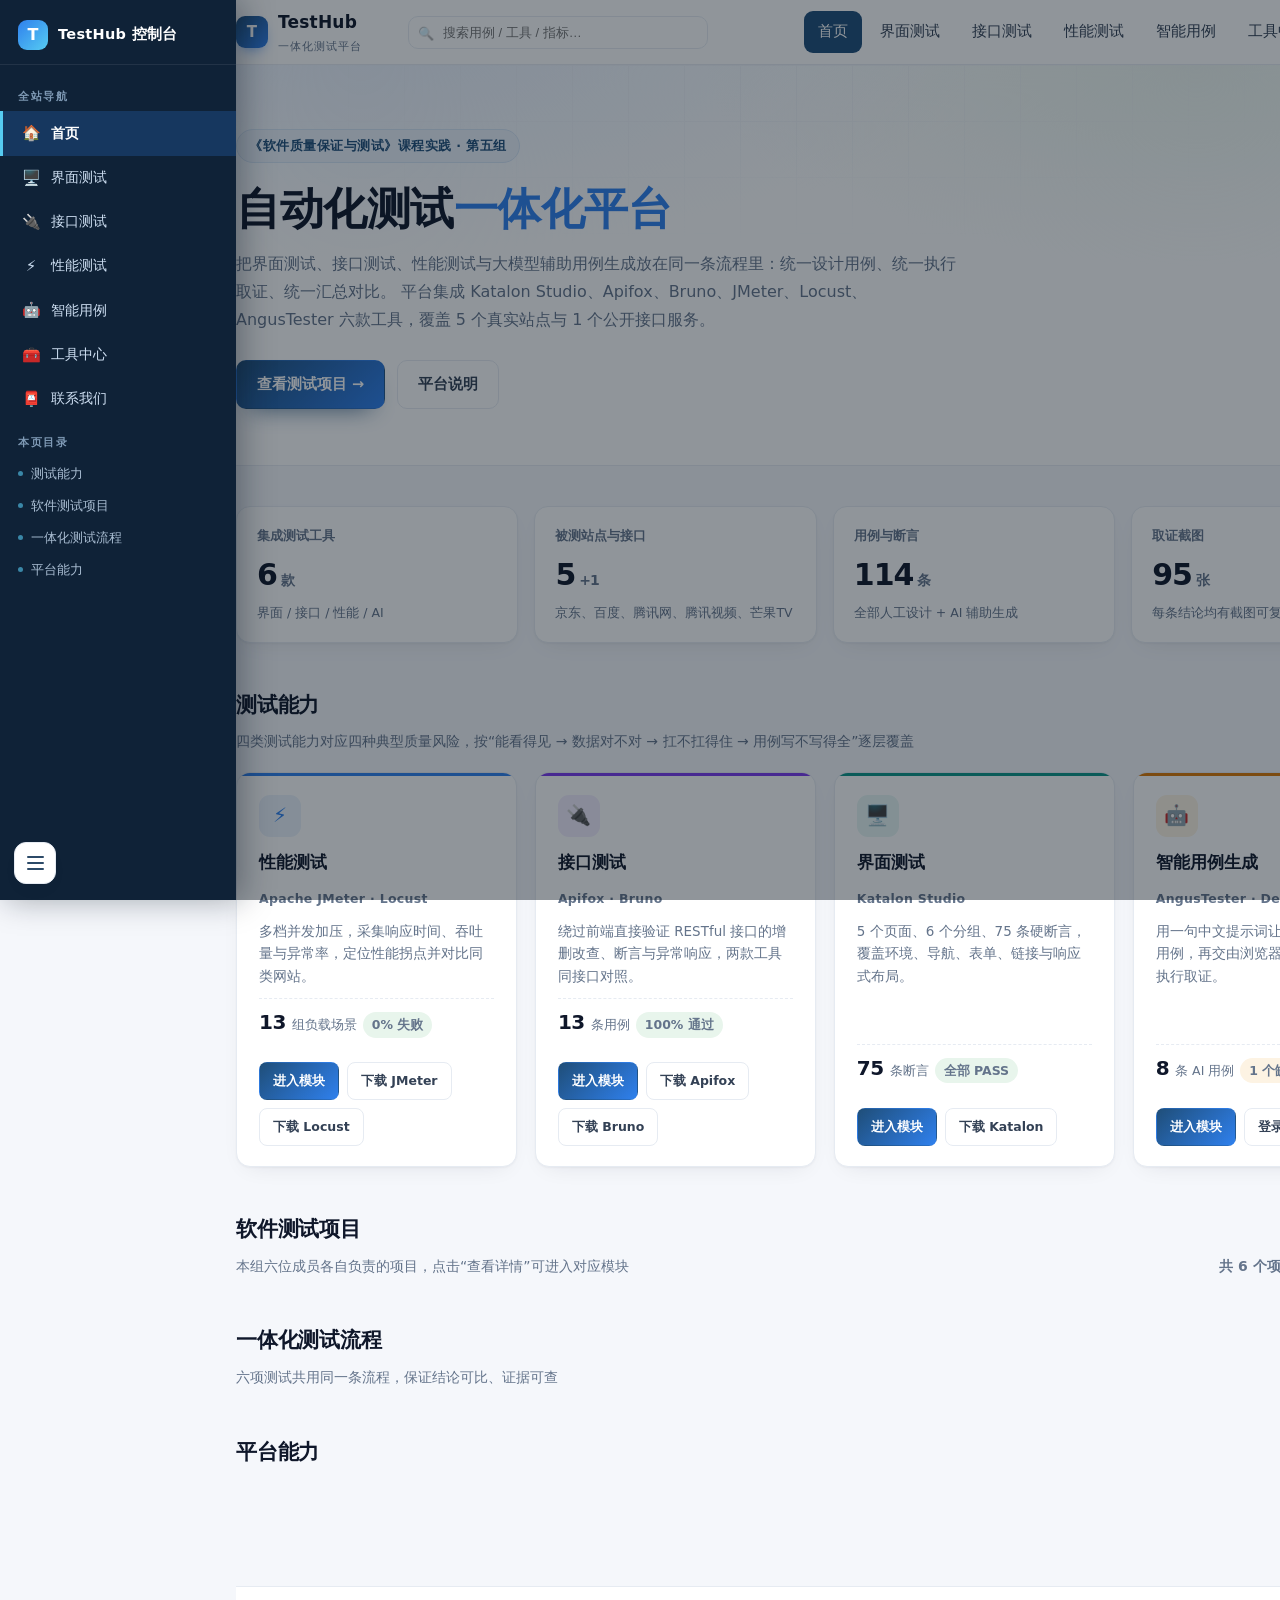
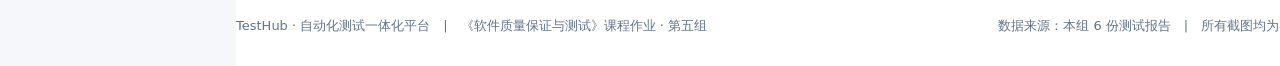
==== index.html @ 31c7a32a "TestHub 一体化测试平台初始部署" ====
<!DOCTYPE html>
<html lang="zh-CN">
<head>
<meta charset="UTF-8">
<meta name="viewport" content="width=device-width, initial-scale=1">
<title>TestHub · 自动化测试一体化平台</title>
<link rel="stylesheet" href="assets/css/style.css">
<link rel="stylesheet" href="assets/css/console.css">
<link rel="stylesheet" href="assets/css/sidebar.css">
</head>
<body>

<header class="nav">
  <div class="wrap nav-inner">
    <a class="logo" href="index.html">
      <span class="logo-mark">T</span>
      <span>TestHub<small>一体化测试平台</small></span>
    </a>
    <div class="nav-search">
      <input id="globalSearch" type="text" placeholder="搜索用例 / 工具 / 指标…" autocomplete="off">
      <div class="search-pop" id="searchPop"></div>
    </div>
    <button class="nav-toggle" aria-label="菜单">☰</button>
    <nav class="nav-links">
      <a href="index.html">首页</a>
      <a href="ui.html">界面测试</a>
      <a href="api.html">接口测试</a>
      <a href="performance.html">性能测试</a>
      <a href="ai.html">智能用例</a>
      <a href="tools.html">工具中心</a>
      <a href="about.html">联系我们</a>
    </nav>
  </div>
</header>

<section class="hero">
  <div class="wrap hero-inner">
    <span class="eyebrow">《软件质量保证与测试》课程实践 · 第五组</span>
    <h1>自动化测试<span>一体化平台</span></h1>
    <p class="lead">
      把界面测试、接口测试、性能测试与大模型辅助用例生成放在同一条流程里：统一设计用例、统一执行取证、统一汇总对比。
      平台集成 Katalon Studio、Apifox、Bruno、JMeter、Locust、AngusTester 六款工具，覆盖 5 个真实站点与 1 个公开接口服务。
    </p>
    <div class="hero-actions">
      <a class="btn btn-primary" href="#projects">查看测试项目 →</a>
      <a class="btn btn-ghost" href="about.html">平台说明</a>
    </div>
  </div>
</section>

<main class="wrap">

  <section class="section">
    <div class="stats">
      <div class="stat"><div class="k">集成测试工具</div><div class="v">6<small>款</small></div><div class="d">界面 / 接口 / 性能 / AI</div></div>
      <div class="stat"><div class="k">被测站点与接口</div><div class="v">5<small>+1</small></div><div class="d">京东、百度、腾讯网、腾讯视频、芒果TV</div></div>
      <div class="stat"><div class="k">用例与断言</div><div class="v">114<small>条</small></div><div class="d">全部人工设计 + AI 辅助生成</div></div>
      <div class="stat"><div class="k">取证截图</div><div class="v">95<small>张</small></div><div class="d">每条结论均有截图可复核</div></div>
    </div>
  </section>

  <section class="section">
    <div class="section-head">
      <div>
        <h2>测试能力</h2>
        <p>四类测试能力对应四种典型质量风险，按“能看得见 → 数据对不对 → 扛不扛得住 → 用例写不写得全”逐层覆盖</p>
      </div>
    </div>

    <div class="modules">
      <div class="module" style="--accent:#2f80ed;--accent-soft:#eaf2fb">
        <div class="ico">⚡</div>
        <h3>性能测试</h3>
        <div class="tool">Apache JMeter · Locust</div>
        <p>多档并发加压，采集响应时间、吞吐量与异常率，定位性能拐点并对比同类网站。</p>
        <div class="metric"><b>13</b><span>组负载场景</span><span class="badge ok">0% 失败</span></div>
        <div class="module-actions">
          <a class="btn btn-sm btn-primary" href="performance.html">进入模块</a>
          <a class="btn btn-sm btn-ghost" href="https://jmeter.apache.org/download_jmeter.cgi" target="_blank" rel="noopener">下载 JMeter</a>
          <a class="btn btn-sm btn-ghost" href="https://locust.io/" target="_blank" rel="noopener">下载 Locust</a>
        </div>
      </div>

      <div class="module" style="--accent:#7c3aed;--accent-soft:#f2ecfd">
        <div class="ico">🔌</div>
        <h3>接口测试</h3>
        <div class="tool">Apifox · Bruno</div>
        <p>绕过前端直接验证 RESTful 接口的增删改查、断言与异常响应，两款工具同接口对照。</p>
        <div class="metric"><b>13</b><span>条用例</span><span class="badge ok">100% 通过</span></div>
        <div class="module-actions">
          <a class="btn btn-sm btn-primary" href="api.html">进入模块</a>
          <a class="btn btn-sm btn-ghost" href="https://apifox.com/" target="_blank" rel="noopener">下载 Apifox</a>
          <a class="btn btn-sm btn-ghost" href="https://www.usebruno.com/downloads" target="_blank" rel="noopener">下载 Bruno</a>
        </div>
      </div>

      <div class="module" style="--accent:#0d9488;--accent-soft:#e6f6f3">
        <div class="ico">🖥️</div>
        <h3>界面测试</h3>
        <div class="tool">Katalon Studio</div>
        <p>5 个页面、6 个分组、75 条硬断言，覆盖环境、导航、表单、链接与响应式布局。</p>
        <div class="metric"><b>75</b><span>条断言</span><span class="badge ok">全部 PASS</span></div>
        <div class="module-actions">
          <a class="btn btn-sm btn-primary" href="ui.html">进入模块</a>
          <a class="btn btn-sm btn-ghost" href="https://katalon.com/download" target="_blank" rel="noopener">下载 Katalon</a>
        </div>
      </div>

      <div class="module" style="--accent:#d97706;--accent-soft:#fdf3e3">
        <div class="ico">🤖</div>
        <h3>智能用例生成</h3>
        <div class="tool">AngusTester · DeepSeek</div>
        <p>用一句中文提示词让大模型生成规范用例，再交由浏览器自动化引擎逐条执行取证。</p>
        <div class="metric"><b>8</b><span>条 AI 用例</span><span class="badge warn">1 个缺陷</span></div>
        <div class="module-actions">
          <a class="btn btn-sm btn-primary" href="ai.html">进入模块</a>
          <a class="btn btn-sm btn-ghost" href="https://gm.anguskit.com/" target="_blank" rel="noopener">登录 AngusTester</a>
        </div>
      </div>
    </div>
  </section>

  <section class="section" id="projects">
    <div class="section-head">
      <div>
        <h2>软件测试项目</h2>
        <p>本组六位成员各自负责的项目，点击“查看详情”可进入对应模块</p>
      </div>
      <span class="more" style="color:var(--muted)">共 6 个项目 · 全部已归档</span>
    </div>

    <div class="table-wrap">
      <table class="data">
        <thead>
          <tr>
            <th>项目名称</th><th>类型</th><th>测试工具</th><th>被测对象</th>
            <th class="c">规模</th><th class="c">结果</th><th class="c">操作</th>
          </tr>
        </thead>
        <tbody>
          <tr>
            <td class="strong">京东 Web 全量界面测试</td>
            <td><span class="badge info">界面</span></td>
            <td>Katalon Studio 11.7.0</td>
            <td>京东（首页 / 登录页 / 帮助中心等 5 个页面）</td>
            <td class="c">6 组 75 项</td>
            <td class="c"><span class="badge ok">75/75 PASS</span></td>
            <td class="c"><a href="ui.html">查看详情</a></td>
          </tr>
          <tr>
            <td class="strong">腾讯网首页性能测试（Locust）</td>
            <td><span class="badge info">性能</span></td>
            <td>Locust 2.x / Python 3.x</td>
            <td>腾讯网首页 qq.com</td>
            <td class="c">5 组负载</td>
            <td class="c"><span class="badge ok">9,556 请求 0 失败</span></td>
            <td class="c"><a href="performance.html">查看详情</a></td>
          </tr>
          <tr>
            <td class="strong">腾讯网首页同站性能测试（JMeter）</td>
            <td><span class="badge info">性能</span></td>
            <td>Apache JMeter 5.6.3</td>
            <td>腾讯网首页 qq.com</td>
            <td class="c">4 档 + 瞬时加压</td>
            <td class="c"><span class="badge ok">0% 异常</span></td>
            <td class="c"><a href="performance.html">查看详情</a></td>
          </tr>
          <tr>
            <td class="strong">腾讯视频与芒果TV 性能对比</td>
            <td><span class="badge info">性能</span></td>
            <td>Apache JMeter 5.6.3</td>
            <td>v.qq.com / mgtv.com</td>
            <td class="c">2 站 × 4 档</td>
            <td class="c"><span class="badge ok">0% 异常</span></td>
            <td class="c"><a href="performance.html">查看详情</a></td>
          </tr>
          <tr>
            <td class="strong">JSONPlaceholder 接口功能测试</td>
            <td><span class="badge info">接口</span></td>
            <td>Apifox / Bruno 4.3.0</td>
            <td>posts、users 接口</td>
            <td class="c">13 条用例</td>
            <td class="c"><span class="badge ok">100% 通过</span></td>
            <td class="c"><a href="api.html">查看详情</a></td>
          </tr>
          <tr>
            <td class="strong">百度首页 AI 用例测试</td>
            <td><span class="badge info">智能</span></td>
            <td>AngusTester（DeepSeek V4 Flash）</td>
            <td>百度首页 baidu.com</td>
            <td class="c">8 条用例</td>
            <td class="c"><span class="badge warn">3 通过 · 1 缺陷</span></td>
            <td class="c"><a href="ai.html">查看详情</a></td>
          </tr>
        </tbody>
      </table>
    </div>
  </section>

  <section class="section">
    <div class="section-head">
      <div>
        <h2>一体化测试流程</h2>
        <p>六项测试共用同一条流程，保证结论可比、证据可查</p>
      </div>
    </div>
    <div class="steps">
      <div class="step"><h5>目标与预探测</h5><p>明确被测对象与指标，先用独立脚本探测站点边界与风控限制。</p></div>
      <div class="step"><h5>用例设计</h5><p>AI 生成初稿 + 人工评审，统一到“步骤—预期—判定”格式。</p></div>
      <div class="step"><h5>环境与脚本</h5><p>对齐浏览器、网络与并发参数，脚本先预跑再正式执行。</p></div>
      <div class="step"><h5>执行与取证</h5><p>逐条截图、保存聚合报告与断言结果，失败项记录根因。</p></div>
      <div class="step"><h5>汇总与归档</h5><p>同站/同类横向对比，输出测试报告与缺陷清单。</p></div>
    </div>
  </section>

  <section class="section">
    <div class="grid-2">
      <div class="card card-pad">
        <h3 style="margin:0 0 8px;font-size:16px">平台能力</h3>
        <ul class="list">
          <li>统一入口管理界面、接口、性能、智能用例四类测试项目</li>
          <li>执行记录按项目归档，保留截图、报告、日志三级证据</li>
          <li>支持同类工具横向对比（JMeter ↔ Locust、Apifox ↔ Bruno）</li>
          <li>支持同类网站横向对比（腾讯视频 ↔ 芒果TV）</li>
          <li>AI 辅助用例生成，缩短回归用例设计时间约七成</li>
        </ul>
      </div>
      <div class="callout warn">
        <b>⚠ 测试安全边界（全组统一遵守）</b>
        <ul>
          <li>只访问公开页面与公开接口，不登录真实账号、不提交真实业务数据、不下单</li>
          <li>并发量级控制在课程实验范围内（最高 200 并发），避免对被测站点造成冲击</li>
          <li>遇到风控验证码、403 限流立即停止，不尝试绕过或破解</li>
          <li>对比测试同一时段背靠背执行，测试前关闭占用带宽的程序，保证数据可比</li>
        </ul>
      </div>
    </div>
  </section>

</main>

<footer class="site">
  <div class="wrap inner">
    <div>TestHub · 自动化测试一体化平台　|　《软件质量保证与测试》课程作业 · 第五组</div>
    <div>数据来源：本组 6 份测试报告　|　所有截图均为实测取证　|　<a href="about.html">关于平台</a></div>
  </div>
</footer>

<script src="assets/js/data.js"></script>
<script src="assets/js/console.js"></script>
<script src="assets/js/app.js"></script>
<script src="assets/js/sidebar.js"></script>
</body>
</html>
---- assets/css/style.css ----
:root {
  --bg: #f5f7fb;
  --card: #ffffff;
  --ink: #0f172a;
  --ink-2: #334155;
  --muted: #64748b;
  --line: #e6ebf2;
  --brand: #1f4e79;
  --brand-2: #2f80ed;
  --brand-soft: #eaf2fb;
  --ok: #15803d;
  --ok-soft: #e8f5ec;
  --warn: #b45309;
  --warn-soft: #fdf3e3;
  --fail: #b91c1c;
  --fail-soft: #fdeceb;
  --info: #1d4ed8;
  --info-soft: #e8eefc;
  --radius: 14px;
  --shadow: 0 1px 2px rgba(15, 23, 42, .04), 0 8px 24px -12px rgba(15, 23, 42, .12);
  --shadow-lg: 0 24px 60px -30px rgba(15, 23, 42, .35);
}

* { box-sizing: border-box; }

html { scroll-behavior: smooth; }

body {
  margin: 0;
  background: var(--bg);
  color: var(--ink);
  font-family: "Microsoft YaHei", "PingFang SC", "Hiragino Sans GB", system-ui, -apple-system, "Segoe UI", sans-serif;
  font-size: 15px;
  line-height: 1.75;
  -webkit-font-smoothing: antialiased;
}

a { color: var(--brand-2); text-decoration: none; }
a:hover { text-decoration: underline; }

.wrap { width: min(1180px, 92vw); margin: 0 auto; }

/* ---------- 顶部导航 ---------- */
.nav {
  position: sticky; top: 0; z-index: 50;
  background: rgba(255, 255, 255, .92);
  backdrop-filter: saturate(180%) blur(12px);
  border-bottom: 1px solid var(--line);
}
.nav-inner {
  display: flex; align-items: center; gap: 28px;
  height: 64px;
}
.logo { display: flex; align-items: center; gap: 10px; font-weight: 800; color: var(--ink); font-size: 17px; letter-spacing: .2px; }
.logo:hover { text-decoration: none; }
.logo-mark {
  width: 32px; height: 32px; border-radius: 9px;
  background: linear-gradient(135deg, #1f4e79, #2f80ed);
  color: #fff; display: grid; place-items: center;
  font-size: 15px; font-weight: 800;
  box-shadow: 0 6px 14px -6px rgba(47, 128, 237, .8);
}
.logo small { display: block; font-size: 11px; color: var(--muted); font-weight: 500; letter-spacing: 1px; }
.nav-links { display: flex; gap: 4px; margin-left: auto; }
.nav-links a {
  color: var(--ink-2); padding: 8px 14px; border-radius: 9px;
  font-size: 14.5px; font-weight: 500;
}
.nav-links a:hover { background: var(--brand-soft); color: var(--brand); text-decoration: none; }
.nav-links a.active { background: var(--brand); color: #fff; }
.nav-links a.active:hover { background: var(--brand); }
.nav-toggle { display: none; margin-left: auto; background: none; border: 1px solid var(--line); border-radius: 9px; padding: 6px 10px; cursor: pointer; }

/* ---------- Hero ---------- */
.hero {
  position: relative; overflow: hidden;
  background:
    radial-gradient(900px 340px at 12% -10%, #e8f1fd 0%, rgba(232, 241, 253, 0) 70%),
    radial-gradient(700px 300px at 92% 0%, #eef6f1 0%, rgba(238, 246, 241, 0) 70%),
    #fff;
  border-bottom: 1px solid var(--line);
}
.hero::after {
  content: ""; position: absolute; inset: 0;
  background-image: linear-gradient(var(--line) 1px, transparent 1px), linear-gradient(90deg, var(--line) 1px, transparent 1px);
  background-size: 56px 56px;
  mask-image: radial-gradient(70% 60% at 50% 0%, #000 0%, transparent 80%);
  opacity: .5; pointer-events: none;
}
.hero-inner { position: relative; z-index: 2; padding: 64px 0 56px; }
.eyebrow {
  display: inline-flex; align-items: center; gap: 8px;
  background: var(--brand-soft); color: var(--brand);
  border: 1px solid #d5e4f6;
  padding: 5px 12px; border-radius: 999px;
  font-size: 12.5px; font-weight: 700; letter-spacing: .5px;
}
.hero h1 {
  margin: 18px 0 14px; font-size: clamp(28px, 4.4vw, 44px);
  line-height: 1.25; letter-spacing: -.5px;
}
.hero h1 span { color: var(--brand-2); }
.hero p.lead { max-width: 720px; color: var(--muted); font-size: 16px; margin: 0 0 26px; }
.hero-actions { display: flex; gap: 12px; flex-wrap: wrap; }

.btn {
  display: inline-flex; align-items: center; gap: 8px;
  padding: 11px 20px; border-radius: 10px; font-weight: 700; font-size: 14.5px;
  border: 1px solid transparent; cursor: pointer;
}
.btn-primary { background: linear-gradient(135deg, #1f4e79, #2f80ed); color: #fff; box-shadow: 0 12px 24px -14px rgba(31, 78, 121, .9); }
.btn-primary:hover { text-decoration: none; filter: brightness(1.05); }
.btn-ghost { background: #fff; border-color: var(--line); color: var(--ink-2); }
.btn-ghost:hover { border-color: #c9d8ea; text-decoration: none; color: var(--brand); }

/* ---------- 通用区块 ---------- */
main { padding: 40px 0 72px; }
.section { margin-bottom: 44px; }
.section-head { display: flex; align-items: flex-end; justify-content: space-between; gap: 20px; margin-bottom: 18px; }
.section-head h2 { margin: 0; font-size: 21px; letter-spacing: -.2px; }
.section-head p { margin: 6px 0 0; color: var(--muted); font-size: 14px; }
.section-head .more { font-size: 14px; font-weight: 600; white-space: nowrap; }

.card {
  background: var(--card); border: 1px solid var(--line);
  border-radius: var(--radius); box-shadow: var(--shadow);
}
.card-pad { padding: 22px 24px; }

/* ---------- 首页四大板块 ---------- */
.modules { display: grid; grid-template-columns: repeat(4, 1fr); gap: 18px; }
.module {
  position: relative; overflow: hidden;
  background: #fff; border: 1px solid var(--line); border-radius: var(--radius);
  padding: 22px 22px 20px; box-shadow: var(--shadow);
  display: flex; flex-direction: column; gap: 10px;
  transition: transform .18s ease, box-shadow .18s ease, border-color .18s ease;
}
.module:hover { transform: translateY(-3px); box-shadow: var(--shadow-lg); border-color: #cfe0f5; text-decoration: none; }
.module::before { content: ""; position: absolute; left: 0; right: 0; top: 0; height: 3px; background: var(--accent, var(--brand-2)); }
.module .ico {
  width: 42px; height: 42px; border-radius: 11px;
  display: grid; place-items: center; font-size: 20px;
  background: var(--accent-soft, var(--brand-soft)); color: var(--accent, var(--brand-2));
}
.module h3 { margin: 2px 0 0; font-size: 16.5px; color: var(--ink); }
.module .tool { font-size: 12.5px; color: var(--muted); font-weight: 600; letter-spacing: .3px; }
.module p { margin: 0; font-size: 13.5px; color: var(--muted); line-height: 1.7; }
.module .metric { display: flex; align-items: baseline; gap: 6px; margin-top: auto; padding-top: 6px; border-top: 1px dashed var(--line); }
.module .metric b { font-size: 20px; color: var(--ink); letter-spacing: -.5px; }
.module .metric span { font-size: 12.5px; color: var(--muted); }
.module-actions { display: flex; gap: 8px; flex-wrap: wrap; margin-top: 12px; }
.btn-sm { padding: 7px 13px; font-size: 12.5px; border-radius: 8px; font-weight: 700; }
.btn-sm.btn-primary { box-shadow: none; }
.tool-links { display: flex; flex-wrap: wrap; align-items: center; gap: 10px; margin-top: 16px; font-size: 13px; }
.tool-links .tl-label { color: var(--muted); font-weight: 700; }
.tool-links a {
  display: inline-flex; align-items: center; gap: 5px;
  padding: 6px 13px; border: 1px solid var(--line); border-radius: 999px;
  background: #fff; color: var(--brand); font-weight: 700; font-size: 12.5px;
}
.tool-links a:hover { border-color: #c9d8ea; text-decoration: none; box-shadow: var(--shadow); }

/* ---------- 统计卡 ---------- */
.stats { display: grid; grid-template-columns: repeat(4, 1fr); gap: 16px; }
.stat { background: #fff; border: 1px solid var(--line); border-radius: var(--radius); padding: 18px 20px; box-shadow: var(--shadow); }
.stat .k { font-size: 12.5px; color: var(--muted); font-weight: 600; }
.stat .v { font-size: 30px; font-weight: 800; letter-spacing: -1px; margin: 2px 0 0; }
.stat .v small { font-size: 14px; font-weight: 700; color: var(--muted); margin-left: 4px; }
.stat .d { font-size: 12.5px; color: var(--muted); }

/* ---------- 表格 ---------- */
.table-wrap { overflow-x: auto; border-radius: var(--radius); border: 1px solid var(--line); background: #fff; box-shadow: var(--shadow); }
table.data { width: 100%; border-collapse: collapse; font-size: 13.5px; }
table.data thead th {
  background: #f7fafd; color: var(--ink-2); font-weight: 700; text-align: left;
  padding: 11px 14px; border-bottom: 1px solid var(--line); white-space: nowrap; font-size: 13px;
}
table.data tbody td { padding: 10px 14px; border-bottom: 1px solid #f1f5f9; color: var(--ink-2); vertical-align: top; }
table.data tbody tr:last-child td { border-bottom: none; }
table.data tbody tr:hover { background: #fbfdff; }
table.data td.num, table.data th.num { text-align: right; font-variant-numeric: tabular-nums; }
table.data td.c, table.data th.c { text-align: center; }
table.data .strong { font-weight: 700; color: var(--ink); }

/* ---------- 徽章 ---------- */
.badge {
  display: inline-block; padding: 2px 9px; border-radius: 999px;
  font-size: 12px; font-weight: 700; line-height: 1.7; white-space: nowrap;
}
.badge.ok { background: var(--ok-soft); color: var(--ok); }
.badge.warn { background: var(--warn-soft); color: var(--warn); }
.badge.fail { background: var(--fail-soft); color: var(--fail); }
.badge.info { background: var(--info-soft); color: var(--info); }
.badge.gray { background: #f1f5f9; color: var(--muted); }

/* ---------- 图表 ---------- */
.chart-card { background: #fff; border: 1px solid var(--line); border-radius: var(--radius); box-shadow: var(--shadow); padding: 18px 20px 10px; }
.chart-card h4 { margin: 0 0 2px; font-size: 15px; }
.chart-card .sub { font-size: 12.5px; color: var(--muted); margin-bottom: 10px; }
.chart { width: 100%; }
.chart svg { width: 100%; height: auto; display: block; overflow: visible; }
.legend { display: flex; gap: 16px; flex-wrap: wrap; margin: 4px 0 10px; font-size: 12.5px; color: var(--muted); }
.legend i { width: 10px; height: 10px; border-radius: 3px; display: inline-block; margin-right: 6px; }

.grid-2 { display: grid; grid-template-columns: 1fr 1fr; gap: 18px; }
.grid-2-1 { display: grid; grid-template-columns: 1.35fr 1fr; gap: 18px; }

/* ---------- 证据截图 ---------- */
.shots { display: grid; grid-template-columns: repeat(2, 1fr); gap: 18px; }
.shot { background: #fff; border: 1px solid var(--line); border-radius: var(--radius); padding: 12px; box-shadow: var(--shadow); }
.shot img { width: 100%; display: block; border-radius: 9px; border: 1px solid var(--line); }
.shot figcaption { font-size: 12.5px; color: var(--muted); margin-top: 9px; }
.shot figcaption b { color: var(--ink-2); }

/* ---------- 提示块 ---------- */
.callout {
  border-radius: var(--radius); padding: 16px 20px; font-size: 13.8px; line-height: 1.8;
  background: var(--brand-soft); border: 1px solid #d5e4f6; color: #17395c;
}
.callout.ok { background: var(--ok-soft); border-color: #cfe8d8; color: #14532d; }
.callout.warn { background: var(--warn-soft); border-color: #f4dfb8; color: #7c3a06; }
.callout b { color: inherit; }
.callout ul { margin: 8px 0 0; padding-left: 20px; }

/* ---------- 时间线 ---------- */
.timeline { position: relative; padding-left: 22px; }
.timeline::before { content: ""; position: absolute; left: 6px; top: 6px; bottom: 6px; width: 2px; background: var(--line); }
.tl-item { position: relative; padding: 0 0 16px 12px; font-size: 13.5px; }
.tl-item::before { content: ""; position: absolute; left: -22px; top: 7px; width: 10px; height: 10px; border-radius: 50%; background: #fff; border: 2.5px solid var(--brand-2); }
.tl-item.bad::before { border-color: #dc2626; }
.tl-item.good::before { border-color: #16a34a; }
.tl-item .t { font-weight: 700; color: var(--ink); }
.tl-item .d { color: var(--muted); }

/* ---------- 流程步骤 ---------- */
.steps { display: grid; grid-template-columns: repeat(5, 1fr); gap: 12px; counter-reset: s; }
.step { background: #fff; border: 1px solid var(--line); border-radius: 12px; padding: 16px 16px 14px; position: relative; box-shadow: var(--shadow); }
.step::before {
  counter-increment: s; content: counter(s);
  position: absolute; top: -10px; left: 14px;
  width: 22px; height: 22px; border-radius: 50%;
  background: var(--brand); color: #fff; font-size: 12px; font-weight: 800;
  display: grid; place-items: center;
}
.step h5 { margin: 8px 0 4px; font-size: 14px; }
.step p { margin: 0; font-size: 12.5px; color: var(--muted); line-height: 1.65; }

/* ---------- 页面头 ---------- */
.page-head { background: #fff; border-bottom: 1px solid var(--line); }
.page-head .inner { padding: 26px 0 24px; }
.crumb { font-size: 12.5px; color: var(--muted); margin-bottom: 10px; }
.crumb a { color: var(--muted); }
.page-head h1 { margin: 0 0 6px; font-size: 26px; letter-spacing: -.4px; }
.page-head .desc { color: var(--muted); font-size: 14px; margin: 0; max-width: 860px; }
.chips { display: flex; gap: 8px; flex-wrap: wrap; margin-top: 14px; }
.chip { font-size: 12.5px; color: var(--ink-2); background: #f4f7fb; border: 1px solid var(--line); padding: 4px 11px; border-radius: 999px; font-weight: 600; }

/* ---------- 列表 ---------- */
.list { margin: 0; padding-left: 20px; font-size: 13.8px; color: var(--ink-2); }
.list li { margin-bottom: 6px; }

/* ---------- 页脚 ---------- */
footer.site {
  border-top: 1px solid var(--line); background: #fff;
  padding: 28px 0; color: var(--muted); font-size: 13px;
}
footer.site .inner { display: flex; justify-content: space-between; gap: 20px; flex-wrap: wrap; }
footer.site a { color: var(--muted); }

/* ---------- 响应式 ---------- */
@media (max-width: 1024px) {
  .modules { grid-template-columns: repeat(2, 1fr); }
  .stats { grid-template-columns: repeat(2, 1fr); }
  .steps { grid-template-columns: repeat(2, 1fr); }
  .grid-2, .grid-2-1 { grid-template-columns: 1fr; }
}
@media (max-width: 720px) {
  .nav-links { display: none; position: absolute; top: 64px; left: 0; right: 0; background: #fff; border-bottom: 1px solid var(--line); flex-direction: column; padding: 8px; gap: 2px; }
  .nav-links.open { display: flex; }
  .nav-toggle { display: block; }
  .modules, .stats, .shots, .steps { grid-template-columns: 1fr; }
  .hero-inner { padding: 40px 0 34px; }
  main { padding: 26px 0 48px; }
}
---- assets/css/console.css ----
/* ---------- 全局搜索 ---------- */
.nav-search { position: relative; margin-left: 18px; flex: 0 1 300px; }
.nav-search input {
  width: 100%; padding: 8px 12px 8px 34px; border: 1px solid var(--line); border-radius: 10px;
  font-size: 13px; background: #fff; outline: none; transition: border-color .15s;
}
.nav-search input:focus { border-color: #2f80ed; }
.nav-search::before { content: "🔍"; position: absolute; left: 10px; top: 7px; font-size: 13px; opacity: .55; }
.search-pop {
  display: none; position: absolute; top: 42px; left: 0; right: 0; z-index: 60;
  background: #fff; border: 1px solid var(--line); border-radius: 12px; box-shadow: var(--shadow-lg);
  overflow: hidden; max-height: 340px; overflow-y: auto;
}
.search-pop.show { display: block; }
.sp-item { display: block; padding: 9px 14px; border-bottom: 1px solid #f0f4f8; cursor: pointer; }
.sp-item:hover { background: var(--brand-soft); }
.sp-item b { display: block; font-size: 13px; color: var(--ink); }
.sp-item span { display: block; font-size: 12px; color: var(--muted); margin-top: 2px; }
.sp-empty { padding: 14px; font-size: 12.5px; color: var(--muted); text-align: center; }

/* ---------- 交互控制台 ---------- */
.console { background: #fff; border: 1px solid var(--line); border-radius: var(--radius); box-shadow: var(--shadow); padding: 20px 22px; }
.console h3 { margin: 0 0 4px; font-size: 16px; }
.console .sub { font-size: 12.5px; color: var(--muted); margin: 0 0 14px; }
.ctl-row { display: flex; gap: 10px; flex-wrap: wrap; align-items: center; margin-bottom: 12px; }
.ctl-row label { font-size: 12.5px; font-weight: 700; color: var(--muted); }
.ctl-row select, .ctl-row input[type="text"], .console textarea {
  padding: 8px 11px; border: 1px solid var(--line); border-radius: 9px; font-size: 13px;
  background: #fff; outline: none; font-family: inherit;
}
.ctl-row select:focus, .ctl-row input:focus, .console textarea:focus { border-color: #2f80ed; }
.ctl-row input[type="text"].grow { flex: 1 1 260px; }
.console textarea { width: 100%; min-height: 74px; resize: vertical; line-height: 1.6; }
.kv { display: flex; gap: 22px; flex-wrap: wrap; padding: 12px 14px; background: #f6f9fc; border: 1px solid var(--line); border-radius: 10px; margin-bottom: 12px; }
.kv .kv-i { display: flex; flex-direction: column; gap: 2px; }
.kv .kv-k { font-size: 11.5px; color: var(--muted); font-weight: 700; }
.kv .kv-v { font-size: 15px; font-weight: 800; color: var(--ink); }
.kv .kv-v.ok { color: #0d9488; }
.kv .kv-v.bad { color: #d64545; }
.resp-box { background: #101826; color: #d7e3f4; border-radius: 10px; padding: 14px 16px; font-family: Consolas, Menlo, monospace; font-size: 12.5px; line-height: 1.6; max-height: 340px; overflow: auto; white-space: pre-wrap; word-break: break-all; }
.hist-list { list-style: none; margin: 10px 0 0; padding: 0; }
.hist-list li { display: flex; align-items: center; gap: 10px; padding: 7px 4px; border-bottom: 1px dashed var(--line); font-size: 12.5px; }
.hist-list li.dim { color: var(--muted); }
.hist-list .hm { font-weight: 800; font-size: 11px; padding: 2px 8px; border-radius: 6px; background: #eef2f7; }
.hist-list .hm.ok { background: #e6f6f3; color: #0d9488; }
.hist-list .hm.bad { background: #fdeaea; color: #d64545; }
.hist-list .hu { flex: 1; color: var(--ink-2); overflow: hidden; text-overflow: ellipsis; white-space: nowrap; }
.hist-list .hs { font-weight: 700; }
.hist-list .hs.ok { color: #0d9488; }
.hist-list .hs.bad { color: #d64545; }
.hist-list .ht { color: var(--muted); }
button.mini { border: 1px solid var(--line); background: #fff; border-radius: 7px; padding: 3px 10px; font-size: 11.5px; cursor: pointer; }
button.mini:hover { border-color: #2f80ed; color: #2f80ed; }
.chart-box { margin-top: 14px; background: #fff; border: 1px solid var(--line); border-radius: 12px; padding: 14px; }
.pf-svg { width: 100%; height: auto; }
.badge.bad { background: #fdeaea; color: #d64545; }
.ai-case { border: 1px solid var(--line); border-left: 3px solid var(--brand-2); border-radius: 10px; padding: 12px 14px; margin-top: 10px; animation: pop .25s ease; }
.ai-case .ai-head { display: flex; align-items: center; gap: 8px; flex-wrap: wrap; font-size: 13.5px; }
.ai-case p { margin: 6px 0 0; font-size: 12.5px; color: var(--muted); }
@keyframes pop { from { opacity: 0; transform: translateY(6px); } to { opacity: 1; transform: none; } }
.ai-prog { height: 26px; background: #eef2f7; border-radius: 999px; overflow: hidden; margin: 10px 0; }
.ai-prog div { height: 100%; width: 0; background: linear-gradient(90deg, #1f4e79, #2f80ed); color: #fff; font-size: 11.5px; font-weight: 700; line-height: 26px; padding-left: 12px; transition: width .2s; white-space: nowrap; }

/* ---------- 工具中心 ---------- */
.tools-grid { display: grid; grid-template-columns: repeat(3, 1fr); gap: 18px; }
.tool-card { background: #fff; border: 1px solid var(--line); border-top: 3px solid var(--tc, var(--brand-2)); border-radius: var(--radius); padding: 20px; box-shadow: var(--shadow); display: flex; flex-direction: column; gap: 8px; }
.tool-card h3 { margin: 0; font-size: 17px; color: var(--ink); }
.tool-card p { margin: 0; font-size: 13px; color: var(--muted); line-height: 1.7; flex: 1; }
.tc-head { display: flex; justify-content: space-between; align-items: center; }
.tc-badge { font-size: 11.5px; font-weight: 800; color: var(--tc); background: color-mix(in srgb, var(--tc) 10%, #fff); padding: 3px 10px; border-radius: 999px; }
.tc-ver { font-size: 11.5px; color: var(--muted); font-weight: 700; }
.tc-actions { display: flex; flex-wrap: wrap; gap: 8px; margin-top: 10px; }
@media (max-width: 1024px) { .tools-grid { grid-template-columns: repeat(2, 1fr); } .nav-search { display: none; } }
@media (max-width: 720px) { .tools-grid { grid-template-columns: 1fr; } }
---- assets/css/sidebar.css ----
/* ---------- 左侧菜单抽屉 ---------- */
.th-sidebar{position:fixed;top:0;left:0;bottom:0;width:236px;background:#0f2237;color:#cfe0f3;z-index:90;
  transform:translateX(-100%);transition:transform .22s ease;overflow-y:auto;padding:18px 0 24px;}
body.sb-open .th-sidebar{transform:none;box-shadow:6px 0 30px rgba(8,20,35,.35)}
.th-sb-head{display:flex;align-items:center;gap:10px;padding:2px 18px 14px;border-bottom:1px solid rgba(255,255,255,.08);margin-bottom:10px}
.th-sb-head .logo-dot{width:30px;height:30px;border-radius:9px;background:linear-gradient(135deg,#2f80ed,#56ccf2);color:#fff;font-weight:800;display:flex;align-items:center;justify-content:center;font-size:16px}
.th-sb-head b{font-size:14.5px;color:#fff;letter-spacing:.3px}
.th-sb-label{font-size:10.5px;font-weight:800;letter-spacing:1.5px;color:#7f9ab5;padding:12px 18px 6px;text-transform:uppercase}
.th-nav-item{display:flex;align-items:center;gap:10px;padding:9px 18px;font-size:13.5px;color:#cfe0f3;text-decoration:none;border-left:3px solid transparent}
.th-nav-item:hover{background:rgba(255,255,255,.06);color:#fff}
.th-nav-item.cur{background:rgba(47,128,237,.22);color:#fff;border-left-color:#56ccf2;font-weight:700}
.th-nav-item .ni{font-size:15px;width:20px;text-align:center}
.th-toc{padding-bottom:6px}
.th-toc-item{display:flex;align-items:flex-start;gap:8px;padding:7px 18px;font-size:12.5px;color:#a9bdd2;cursor:pointer;line-height:1.45}
.th-toc-item:hover{color:#fff;background:rgba(255,255,255,.05)}
.th-toc-item.active{color:#56ccf2;font-weight:700}
.th-toc-item .dot{width:5px;height:5px;border-radius:50%;background:#56ccf2;margin-top:6px;flex:0 0 auto;opacity:.6}
.th-mask{position:fixed;inset:0;background:rgba(10,20,32,.45);z-index:80;opacity:0;pointer-events:none;transition:opacity .2s}
body.sb-open .th-mask{opacity:1;pointer-events:auto}
.th-hamb{position:fixed;left:14px;bottom:16px;z-index:95;width:42px;height:42px;border-radius:12px;border:1px solid var(--line);
  background:#fff;box-shadow:var(--shadow);cursor:pointer;display:flex;flex-direction:column;gap:4px;align-items:center;justify-content:center;padding:0}
.th-hamb span{display:block;width:17px;height:2px;border-radius:2px;background:#2c4a68}
.th-hamb:hover{border-color:#2f80ed}

/* ---------- 区块收起/展开 ---------- */
.th-hidden{display:none!important}
section.section.collapsed .sec-body{display:none}
.sec-toggle{cursor:pointer;user-select:none;position:relative;padding-right:34px}
.sec-toggle::after{content:"\25BE";position:absolute;right:6px;top:50%;transform:translateY(-50%);font-size:15px;color:#8aa2ba;transition:transform .18s}
section.section.collapsed .sec-toggle::after{transform:translateY(-50%) rotate(-90deg)}
.sec-toggle:hover h2{color:#2f80ed}

@media(min-width:1100px){
  .th-page{transition:margin-left .22s ease}
  body.sb-open .th-page{margin-left:236px}
}
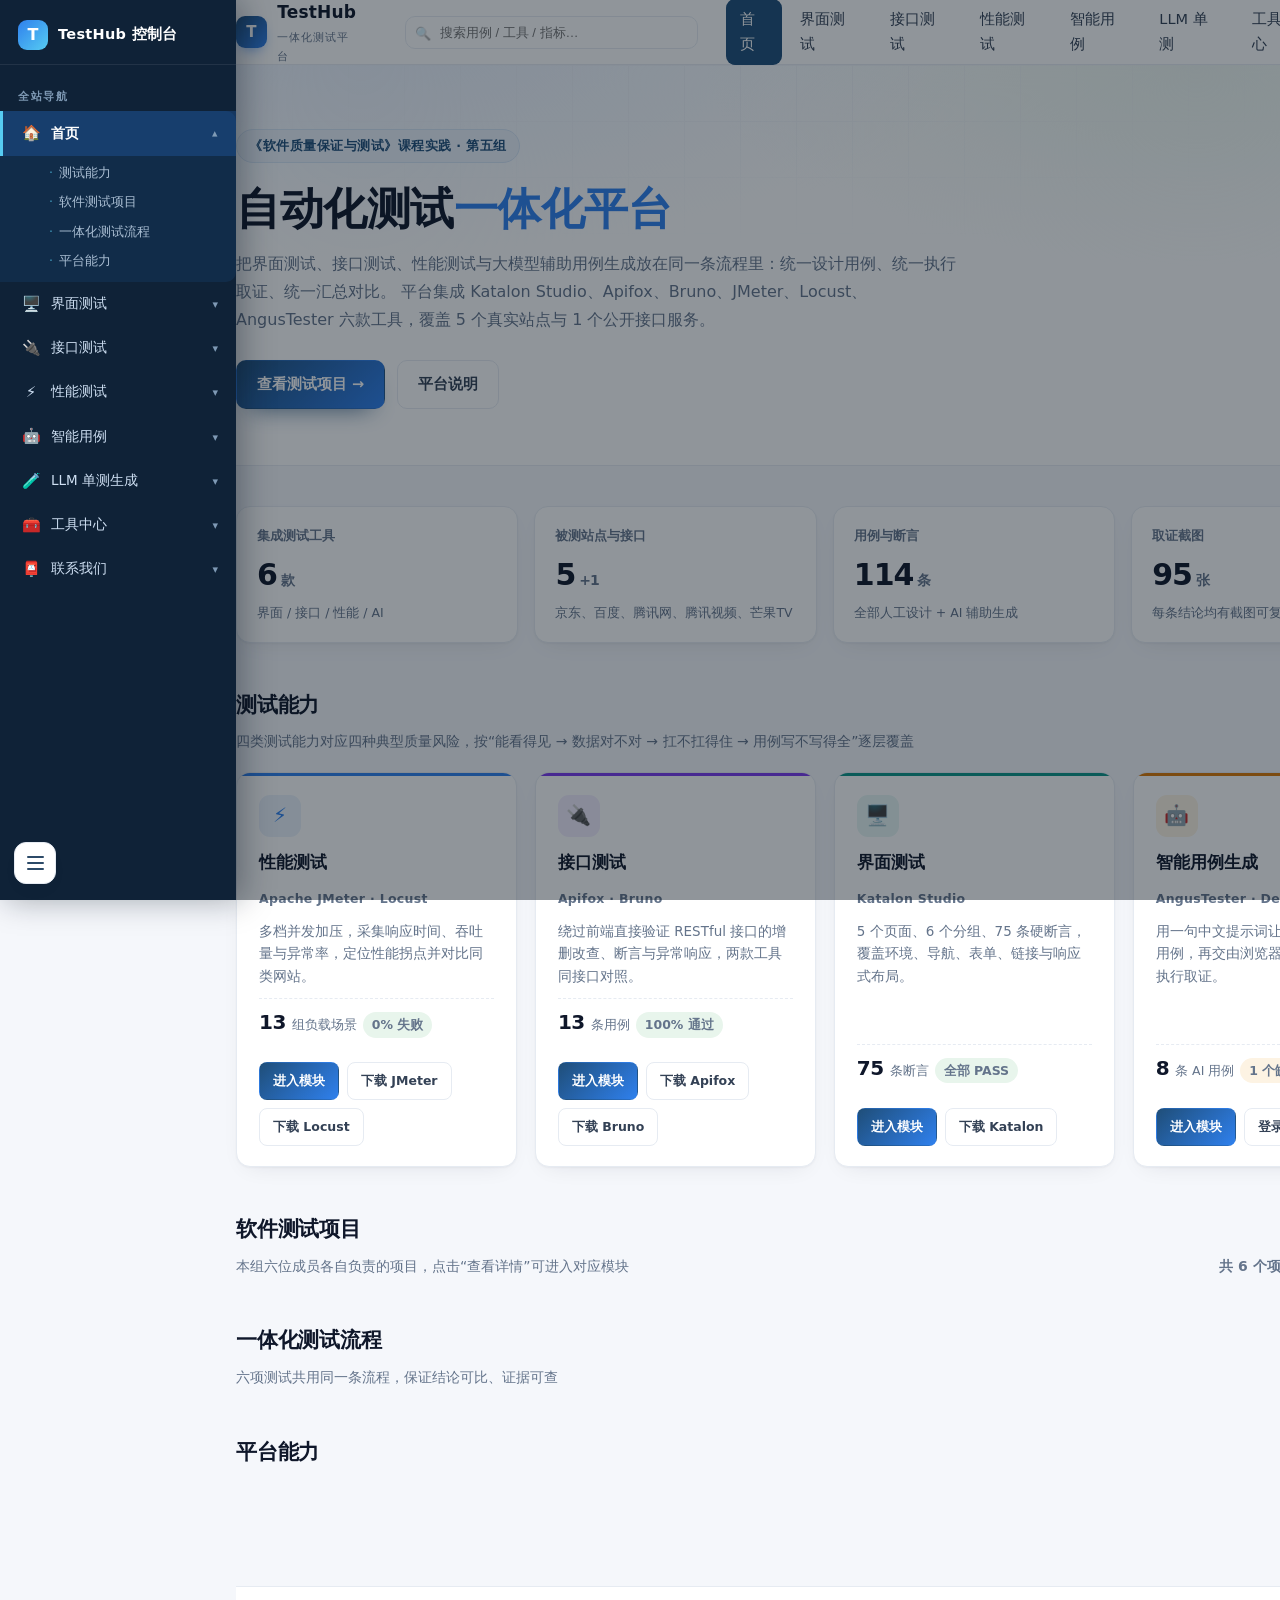
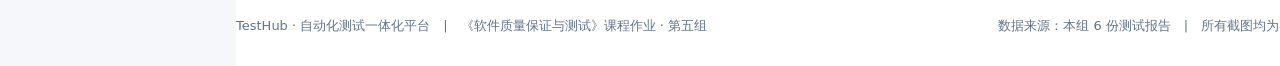
==== commit 73b8f327: "feat: 分工固化+布吉岛验证、侧栏分组直达、新增 LLM 单测生成页" ====
--- a/index.html
+++ b/index.html
@@ -1,254 +1,255 @@
-<!DOCTYPE html>
-<html lang="zh-CN">
-<head>
-<meta charset="UTF-8">
-<meta name="viewport" content="width=device-width, initial-scale=1">
-<title>TestHub · 自动化测试一体化平台</title>
-<link rel="stylesheet" href="assets/css/style.css">
-<link rel="stylesheet" href="assets/css/console.css">
-<link rel="stylesheet" href="assets/css/sidebar.css">
-</head>
-<body>
-
-<header class="nav">
-  <div class="wrap nav-inner">
-    <a class="logo" href="index.html">
-      <span class="logo-mark">T</span>
-      <span>TestHub<small>一体化测试平台</small></span>
-    </a>
-    <div class="nav-search">
-      <input id="globalSearch" type="text" placeholder="搜索用例 / 工具 / 指标…" autocomplete="off">
-      <div class="search-pop" id="searchPop"></div>
-    </div>
-    <button class="nav-toggle" aria-label="菜单">☰</button>
-    <nav class="nav-links">
-      <a href="index.html">首页</a>
-      <a href="ui.html">界面测试</a>
-      <a href="api.html">接口测试</a>
-      <a href="performance.html">性能测试</a>
-      <a href="ai.html">智能用例</a>
-      <a href="tools.html">工具中心</a>
-      <a href="about.html">联系我们</a>
-    </nav>
-  </div>
-</header>
-
-<section class="hero">
-  <div class="wrap hero-inner">
-    <span class="eyebrow">《软件质量保证与测试》课程实践 · 第五组</span>
-    <h1>自动化测试<span>一体化平台</span></h1>
-    <p class="lead">
-      把界面测试、接口测试、性能测试与大模型辅助用例生成放在同一条流程里：统一设计用例、统一执行取证、统一汇总对比。
-      平台集成 Katalon Studio、Apifox、Bruno、JMeter、Locust、AngusTester 六款工具，覆盖 5 个真实站点与 1 个公开接口服务。
-    </p>
-    <div class="hero-actions">
-      <a class="btn btn-primary" href="#projects">查看测试项目 →</a>
-      <a class="btn btn-ghost" href="about.html">平台说明</a>
-    </div>
-  </div>
-</section>
-
-<main class="wrap">
-
-  <section class="section">
-    <div class="stats">
-      <div class="stat"><div class="k">集成测试工具</div><div class="v">6<small>款</small></div><div class="d">界面 / 接口 / 性能 / AI</div></div>
-      <div class="stat"><div class="k">被测站点与接口</div><div class="v">5<small>+1</small></div><div class="d">京东、百度、腾讯网、腾讯视频、芒果TV</div></div>
-      <div class="stat"><div class="k">用例与断言</div><div class="v">114<small>条</small></div><div class="d">全部人工设计 + AI 辅助生成</div></div>
-      <div class="stat"><div class="k">取证截图</div><div class="v">95<small>张</small></div><div class="d">每条结论均有截图可复核</div></div>
-    </div>
-  </section>
-
-  <section class="section">
-    <div class="section-head">
-      <div>
-        <h2>测试能力</h2>
-        <p>四类测试能力对应四种典型质量风险，按“能看得见 → 数据对不对 → 扛不扛得住 → 用例写不写得全”逐层覆盖</p>
-      </div>
-    </div>
-
-    <div class="modules">
-      <div class="module" style="--accent:#2f80ed;--accent-soft:#eaf2fb">
-        <div class="ico">⚡</div>
-        <h3>性能测试</h3>
-        <div class="tool">Apache JMeter · Locust</div>
-        <p>多档并发加压，采集响应时间、吞吐量与异常率，定位性能拐点并对比同类网站。</p>
-        <div class="metric"><b>13</b><span>组负载场景</span><span class="badge ok">0% 失败</span></div>
-        <div class="module-actions">
-          <a class="btn btn-sm btn-primary" href="performance.html">进入模块</a>
-          <a class="btn btn-sm btn-ghost" href="https://jmeter.apache.org/download_jmeter.cgi" target="_blank" rel="noopener">下载 JMeter</a>
-          <a class="btn btn-sm btn-ghost" href="https://locust.io/" target="_blank" rel="noopener">下载 Locust</a>
-        </div>
-      </div>
-
-      <div class="module" style="--accent:#7c3aed;--accent-soft:#f2ecfd">
-        <div class="ico">🔌</div>
-        <h3>接口测试</h3>
-        <div class="tool">Apifox · Bruno</div>
-        <p>绕过前端直接验证 RESTful 接口的增删改查、断言与异常响应，两款工具同接口对照。</p>
-        <div class="metric"><b>13</b><span>条用例</span><span class="badge ok">100% 通过</span></div>
-        <div class="module-actions">
-          <a class="btn btn-sm btn-primary" href="api.html">进入模块</a>
-          <a class="btn btn-sm btn-ghost" href="https://apifox.com/" target="_blank" rel="noopener">下载 Apifox</a>
-          <a class="btn btn-sm btn-ghost" href="https://www.usebruno.com/downloads" target="_blank" rel="noopener">下载 Bruno</a>
-        </div>
-      </div>
-
-      <div class="module" style="--accent:#0d9488;--accent-soft:#e6f6f3">
-        <div class="ico">🖥️</div>
-        <h3>界面测试</h3>
-        <div class="tool">Katalon Studio</div>
-        <p>5 个页面、6 个分组、75 条硬断言，覆盖环境、导航、表单、链接与响应式布局。</p>
-        <div class="metric"><b>75</b><span>条断言</span><span class="badge ok">全部 PASS</span></div>
-        <div class="module-actions">
-          <a class="btn btn-sm btn-primary" href="ui.html">进入模块</a>
-          <a class="btn btn-sm btn-ghost" href="https://katalon.com/download" target="_blank" rel="noopener">下载 Katalon</a>
-        </div>
-      </div>
-
-      <div class="module" style="--accent:#d97706;--accent-soft:#fdf3e3">
-        <div class="ico">🤖</div>
-        <h3>智能用例生成</h3>
-        <div class="tool">AngusTester · DeepSeek</div>
-        <p>用一句中文提示词让大模型生成规范用例，再交由浏览器自动化引擎逐条执行取证。</p>
-        <div class="metric"><b>8</b><span>条 AI 用例</span><span class="badge warn">1 个缺陷</span></div>
-        <div class="module-actions">
-          <a class="btn btn-sm btn-primary" href="ai.html">进入模块</a>
-          <a class="btn btn-sm btn-ghost" href="https://gm.anguskit.com/" target="_blank" rel="noopener">登录 AngusTester</a>
-        </div>
-      </div>
-    </div>
-  </section>
-
-  <section class="section" id="projects">
-    <div class="section-head">
-      <div>
-        <h2>软件测试项目</h2>
-        <p>本组六位成员各自负责的项目，点击“查看详情”可进入对应模块</p>
-      </div>
-      <span class="more" style="color:var(--muted)">共 6 个项目 · 全部已归档</span>
-    </div>
-
-    <div class="table-wrap">
-      <table class="data">
-        <thead>
-          <tr>
-            <th>项目名称</th><th>类型</th><th>测试工具</th><th>被测对象</th>
-            <th class="c">规模</th><th class="c">结果</th><th class="c">操作</th>
-          </tr>
-        </thead>
-        <tbody>
-          <tr>
-            <td class="strong">京东 Web 全量界面测试</td>
-            <td><span class="badge info">界面</span></td>
-            <td>Katalon Studio 11.7.0</td>
-            <td>京东（首页 / 登录页 / 帮助中心等 5 个页面）</td>
-            <td class="c">6 组 75 项</td>
-            <td class="c"><span class="badge ok">75/75 PASS</span></td>
-            <td class="c"><a href="ui.html">查看详情</a></td>
-          </tr>
-          <tr>
-            <td class="strong">腾讯网首页性能测试（Locust）</td>
-            <td><span class="badge info">性能</span></td>
-            <td>Locust 2.x / Python 3.x</td>
-            <td>腾讯网首页 qq.com</td>
-            <td class="c">5 组负载</td>
-            <td class="c"><span class="badge ok">9,556 请求 0 失败</span></td>
-            <td class="c"><a href="performance.html">查看详情</a></td>
-          </tr>
-          <tr>
-            <td class="strong">腾讯网首页同站性能测试（JMeter）</td>
-            <td><span class="badge info">性能</span></td>
-            <td>Apache JMeter 5.6.3</td>
-            <td>腾讯网首页 qq.com</td>
-            <td class="c">4 档 + 瞬时加压</td>
-            <td class="c"><span class="badge ok">0% 异常</span></td>
-            <td class="c"><a href="performance.html">查看详情</a></td>
-          </tr>
-          <tr>
-            <td class="strong">腾讯视频与芒果TV 性能对比</td>
-            <td><span class="badge info">性能</span></td>
-            <td>Apache JMeter 5.6.3</td>
-            <td>v.qq.com / mgtv.com</td>
-            <td class="c">2 站 × 4 档</td>
-            <td class="c"><span class="badge ok">0% 异常</span></td>
-            <td class="c"><a href="performance.html">查看详情</a></td>
-          </tr>
-          <tr>
-            <td class="strong">JSONPlaceholder 接口功能测试</td>
-            <td><span class="badge info">接口</span></td>
-            <td>Apifox / Bruno 4.3.0</td>
-            <td>posts、users 接口</td>
-            <td class="c">13 条用例</td>
-            <td class="c"><span class="badge ok">100% 通过</span></td>
-            <td class="c"><a href="api.html">查看详情</a></td>
-          </tr>
-          <tr>
-            <td class="strong">百度首页 AI 用例测试</td>
-            <td><span class="badge info">智能</span></td>
-            <td>AngusTester（DeepSeek V4 Flash）</td>
-            <td>百度首页 baidu.com</td>
-            <td class="c">8 条用例</td>
-            <td class="c"><span class="badge warn">3 通过 · 1 缺陷</span></td>
-            <td class="c"><a href="ai.html">查看详情</a></td>
-          </tr>
-        </tbody>
-      </table>
-    </div>
-  </section>
-
-  <section class="section">
-    <div class="section-head">
-      <div>
-        <h2>一体化测试流程</h2>
-        <p>六项测试共用同一条流程，保证结论可比、证据可查</p>
-      </div>
-    </div>
-    <div class="steps">
-      <div class="step"><h5>目标与预探测</h5><p>明确被测对象与指标，先用独立脚本探测站点边界与风控限制。</p></div>
-      <div class="step"><h5>用例设计</h5><p>AI 生成初稿 + 人工评审，统一到“步骤—预期—判定”格式。</p></div>
-      <div class="step"><h5>环境与脚本</h5><p>对齐浏览器、网络与并发参数，脚本先预跑再正式执行。</p></div>
-      <div class="step"><h5>执行与取证</h5><p>逐条截图、保存聚合报告与断言结果，失败项记录根因。</p></div>
-      <div class="step"><h5>汇总与归档</h5><p>同站/同类横向对比，输出测试报告与缺陷清单。</p></div>
-    </div>
-  </section>
-
-  <section class="section">
-    <div class="grid-2">
-      <div class="card card-pad">
-        <h3 style="margin:0 0 8px;font-size:16px">平台能力</h3>
-        <ul class="list">
-          <li>统一入口管理界面、接口、性能、智能用例四类测试项目</li>
-          <li>执行记录按项目归档，保留截图、报告、日志三级证据</li>
-          <li>支持同类工具横向对比（JMeter ↔ Locust、Apifox ↔ Bruno）</li>
-          <li>支持同类网站横向对比（腾讯视频 ↔ 芒果TV）</li>
-          <li>AI 辅助用例生成，缩短回归用例设计时间约七成</li>
-        </ul>
-      </div>
-      <div class="callout warn">
-        <b>⚠ 测试安全边界（全组统一遵守）</b>
-        <ul>
-          <li>只访问公开页面与公开接口，不登录真实账号、不提交真实业务数据、不下单</li>
-          <li>并发量级控制在课程实验范围内（最高 200 并发），避免对被测站点造成冲击</li>
-          <li>遇到风控验证码、403 限流立即停止，不尝试绕过或破解</li>
-          <li>对比测试同一时段背靠背执行，测试前关闭占用带宽的程序，保证数据可比</li>
-        </ul>
-      </div>
-    </div>
-  </section>
-
-</main>
-
-<footer class="site">
-  <div class="wrap inner">
-    <div>TestHub · 自动化测试一体化平台　|　《软件质量保证与测试》课程作业 · 第五组</div>
-    <div>数据来源：本组 6 份测试报告　|　所有截图均为实测取证　|　<a href="about.html">关于平台</a></div>
-  </div>
-</footer>
-
-<script src="assets/js/data.js"></script>
-<script src="assets/js/console.js"></script>
-<script src="assets/js/app.js"></script>
-<script src="assets/js/sidebar.js"></script>
-</body>
-</html>
+<!DOCTYPE html>
+<html lang="zh-CN">
+<head>
+<meta charset="UTF-8">
+<meta name="viewport" content="width=device-width, initial-scale=1">
+<title>TestHub · 自动化测试一体化平台</title>
+<link rel="stylesheet" href="assets/css/style.css">
+<link rel="stylesheet" href="assets/css/console.css">
+<link rel="stylesheet" href="assets/css/sidebar.css">
+</head>
+<body>
+
+<header class="nav">
+  <div class="wrap nav-inner">
+    <a class="logo" href="index.html">
+      <span class="logo-mark">T</span>
+      <span>TestHub<small>一体化测试平台</small></span>
+    </a>
+    <div class="nav-search">
+      <input id="globalSearch" type="text" placeholder="搜索用例 / 工具 / 指标…" autocomplete="off">
+      <div class="search-pop" id="searchPop"></div>
+    </div>
+    <button class="nav-toggle" aria-label="菜单">☰</button>
+    <nav class="nav-links">
+      <a href="index.html">首页</a>
+      <a href="ui.html">界面测试</a>
+      <a href="api.html">接口测试</a>
+      <a href="performance.html">性能测试</a>
+      <a href="ai.html">智能用例</a>
+      <a href="llm.html">LLM 单测</a>
+      <a href="tools.html">工具中心</a>
+      <a href="about.html">联系我们</a>
+    </nav>
+  </div>
+</header>
+
+<section class="hero">
+  <div class="wrap hero-inner">
+    <span class="eyebrow">《软件质量保证与测试》课程实践 · 第五组</span>
+    <h1>自动化测试<span>一体化平台</span></h1>
+    <p class="lead">
+      把界面测试、接口测试、性能测试与大模型辅助用例生成放在同一条流程里：统一设计用例、统一执行取证、统一汇总对比。
+      平台集成 Katalon Studio、Apifox、Bruno、JMeter、Locust、AngusTester 六款工具，覆盖 5 个真实站点与 1 个公开接口服务。
+    </p>
+    <div class="hero-actions">
+      <a class="btn btn-primary" href="#projects">查看测试项目 →</a>
+      <a class="btn btn-ghost" href="about.html">平台说明</a>
+    </div>
+  </div>
+</section>
+
+<main class="wrap">
+
+  <section class="section">
+    <div class="stats">
+      <div class="stat"><div class="k">集成测试工具</div><div class="v">6<small>款</small></div><div class="d">界面 / 接口 / 性能 / AI</div></div>
+      <div class="stat"><div class="k">被测站点与接口</div><div class="v">5<small>+1</small></div><div class="d">京东、百度、腾讯网、腾讯视频、芒果TV</div></div>
+      <div class="stat"><div class="k">用例与断言</div><div class="v">114<small>条</small></div><div class="d">全部人工设计 + AI 辅助生成</div></div>
+      <div class="stat"><div class="k">取证截图</div><div class="v">95<small>张</small></div><div class="d">每条结论均有截图可复核</div></div>
+    </div>
+  </section>
+
+  <section class="section">
+    <div class="section-head">
+      <div>
+        <h2>测试能力</h2>
+        <p>四类测试能力对应四种典型质量风险，按“能看得见 → 数据对不对 → 扛不扛得住 → 用例写不写得全”逐层覆盖</p>
+      </div>
+    </div>
+
+    <div class="modules">
+      <div class="module" style="--accent:#2f80ed;--accent-soft:#eaf2fb">
+        <div class="ico">⚡</div>
+        <h3>性能测试</h3>
+        <div class="tool">Apache JMeter · Locust</div>
+        <p>多档并发加压，采集响应时间、吞吐量与异常率，定位性能拐点并对比同类网站。</p>
+        <div class="metric"><b>13</b><span>组负载场景</span><span class="badge ok">0% 失败</span></div>
+        <div class="module-actions">
+          <a class="btn btn-sm btn-primary" href="performance.html">进入模块</a>
+          <a class="btn btn-sm btn-ghost" href="https://jmeter.apache.org/download_jmeter.cgi" target="_blank" rel="noopener">下载 JMeter</a>
+          <a class="btn btn-sm btn-ghost" href="https://locust.io/" target="_blank" rel="noopener">下载 Locust</a>
+        </div>
+      </div>
+
+      <div class="module" style="--accent:#7c3aed;--accent-soft:#f2ecfd">
+        <div class="ico">🔌</div>
+        <h3>接口测试</h3>
+        <div class="tool">Apifox · Bruno</div>
+        <p>绕过前端直接验证 RESTful 接口的增删改查、断言与异常响应，两款工具同接口对照。</p>
+        <div class="metric"><b>13</b><span>条用例</span><span class="badge ok">100% 通过</span></div>
+        <div class="module-actions">
+          <a class="btn btn-sm btn-primary" href="api.html">进入模块</a>
+          <a class="btn btn-sm btn-ghost" href="https://apifox.com/" target="_blank" rel="noopener">下载 Apifox</a>
+          <a class="btn btn-sm btn-ghost" href="https://www.usebruno.com/downloads" target="_blank" rel="noopener">下载 Bruno</a>
+        </div>
+      </div>
+
+      <div class="module" style="--accent:#0d9488;--accent-soft:#e6f6f3">
+        <div class="ico">🖥️</div>
+        <h3>界面测试</h3>
+        <div class="tool">Katalon Studio</div>
+        <p>5 个页面、6 个分组、75 条硬断言，覆盖环境、导航、表单、链接与响应式布局。</p>
+        <div class="metric"><b>75</b><span>条断言</span><span class="badge ok">全部 PASS</span></div>
+        <div class="module-actions">
+          <a class="btn btn-sm btn-primary" href="ui.html">进入模块</a>
+          <a class="btn btn-sm btn-ghost" href="https://katalon.com/download" target="_blank" rel="noopener">下载 Katalon</a>
+        </div>
+      </div>
+
+      <div class="module" style="--accent:#d97706;--accent-soft:#fdf3e3">
+        <div class="ico">🤖</div>
+        <h3>智能用例生成</h3>
+        <div class="tool">AngusTester · DeepSeek</div>
+        <p>用一句中文提示词让大模型生成规范用例，再交由浏览器自动化引擎逐条执行取证。</p>
+        <div class="metric"><b>8</b><span>条 AI 用例</span><span class="badge warn">1 个缺陷</span></div>
+        <div class="module-actions">
+          <a class="btn btn-sm btn-primary" href="ai.html">进入模块</a>
+          <a class="btn btn-sm btn-ghost" href="https://gm.anguskit.com/" target="_blank" rel="noopener">登录 AngusTester</a>
+        </div>
+      </div>
+    </div>
+  </section>
+
+  <section class="section" id="projects">
+    <div class="section-head">
+      <div>
+        <h2>软件测试项目</h2>
+        <p>本组六位成员各自负责的项目，点击“查看详情”可进入对应模块</p>
+      </div>
+      <span class="more" style="color:var(--muted)">共 6 个项目 · 全部已归档</span>
+    </div>
+
+    <div class="table-wrap">
+      <table class="data">
+        <thead>
+          <tr>
+            <th>项目名称</th><th>类型</th><th>测试工具</th><th>被测对象</th>
+            <th class="c">规模</th><th class="c">结果</th><th class="c">操作</th>
+          </tr>
+        </thead>
+        <tbody>
+          <tr>
+            <td class="strong">京东 Web 全量界面测试</td>
+            <td><span class="badge info">界面</span></td>
+            <td>Katalon Studio 11.7.0</td>
+            <td>京东（首页 / 登录页 / 帮助中心等 5 个页面）</td>
+            <td class="c">6 组 75 项</td>
+            <td class="c"><span class="badge ok">75/75 PASS</span></td>
+            <td class="c"><a href="ui.html">查看详情</a></td>
+          </tr>
+          <tr>
+            <td class="strong">腾讯网首页性能测试（Locust）</td>
+            <td><span class="badge info">性能</span></td>
+            <td>Locust 2.x / Python 3.x</td>
+            <td>腾讯网首页 qq.com</td>
+            <td class="c">5 组负载</td>
+            <td class="c"><span class="badge ok">9,556 请求 0 失败</span></td>
+            <td class="c"><a href="performance.html">查看详情</a></td>
+          </tr>
+          <tr>
+            <td class="strong">腾讯网首页同站性能测试（JMeter）</td>
+            <td><span class="badge info">性能</span></td>
+            <td>Apache JMeter 5.6.3</td>
+            <td>腾讯网首页 qq.com</td>
+            <td class="c">4 档 + 瞬时加压</td>
+            <td class="c"><span class="badge ok">0% 异常</span></td>
+            <td class="c"><a href="performance.html">查看详情</a></td>
+          </tr>
+          <tr>
+            <td class="strong">腾讯视频与芒果TV 性能对比</td>
+            <td><span class="badge info">性能</span></td>
+            <td>Apache JMeter 5.6.3</td>
+            <td>v.qq.com / mgtv.com</td>
+            <td class="c">2 站 × 4 档</td>
+            <td class="c"><span class="badge ok">0% 异常</span></td>
+            <td class="c"><a href="performance.html">查看详情</a></td>
+          </tr>
+          <tr>
+            <td class="strong">JSONPlaceholder 接口功能测试</td>
+            <td><span class="badge info">接口</span></td>
+            <td>Apifox / Bruno 4.3.0</td>
+            <td>posts、users 接口</td>
+            <td class="c">13 条用例</td>
+            <td class="c"><span class="badge ok">100% 通过</span></td>
+            <td class="c"><a href="api.html">查看详情</a></td>
+          </tr>
+          <tr>
+            <td class="strong">百度首页 AI 用例测试</td>
+            <td><span class="badge info">智能</span></td>
+            <td>AngusTester（DeepSeek V4 Flash）</td>
+            <td>百度首页 baidu.com</td>
+            <td class="c">8 条用例</td>
+            <td class="c"><span class="badge warn">3 通过 · 1 缺陷</span></td>
+            <td class="c"><a href="ai.html">查看详情</a></td>
+          </tr>
+        </tbody>
+      </table>
+    </div>
+  </section>
+
+  <section class="section">
+    <div class="section-head">
+      <div>
+        <h2>一体化测试流程</h2>
+        <p>六项测试共用同一条流程，保证结论可比、证据可查</p>
+      </div>
+    </div>
+    <div class="steps">
+      <div class="step"><h5>目标与预探测</h5><p>明确被测对象与指标，先用独立脚本探测站点边界与风控限制。</p></div>
+      <div class="step"><h5>用例设计</h5><p>AI 生成初稿 + 人工评审，统一到“步骤—预期—判定”格式。</p></div>
+      <div class="step"><h5>环境与脚本</h5><p>对齐浏览器、网络与并发参数，脚本先预跑再正式执行。</p></div>
+      <div class="step"><h5>执行与取证</h5><p>逐条截图、保存聚合报告与断言结果，失败项记录根因。</p></div>
+      <div class="step"><h5>汇总与归档</h5><p>同站/同类横向对比，输出测试报告与缺陷清单。</p></div>
+    </div>
+  </section>
+
+  <section class="section">
+    <div class="grid-2">
+      <div class="card card-pad">
+        <h3 style="margin:0 0 8px;font-size:16px">平台能力</h3>
+        <ul class="list">
+          <li>统一入口管理界面、接口、性能、智能用例四类测试项目</li>
+          <li>执行记录按项目归档，保留截图、报告、日志三级证据</li>
+          <li>支持同类工具横向对比（JMeter ↔ Locust、Apifox ↔ Bruno）</li>
+          <li>支持同类网站横向对比（腾讯视频 ↔ 芒果TV）</li>
+          <li>AI 辅助用例生成，缩短回归用例设计时间约七成</li>
+        </ul>
+      </div>
+      <div class="callout warn">
+        <b>⚠ 测试安全边界（全组统一遵守）</b>
+        <ul>
+          <li>只访问公开页面与公开接口，不登录真实账号、不提交真实业务数据、不下单</li>
+          <li>并发量级控制在课程实验范围内（最高 200 并发），避免对被测站点造成冲击</li>
+          <li>遇到风控验证码、403 限流立即停止，不尝试绕过或破解</li>
+          <li>对比测试同一时段背靠背执行，测试前关闭占用带宽的程序，保证数据可比</li>
+        </ul>
+      </div>
+    </div>
+  </section>
+
+</main>
+
+<footer class="site">
+  <div class="wrap inner">
+    <div>TestHub · 自动化测试一体化平台　|　《软件质量保证与测试》课程作业 · 第五组</div>
+    <div>数据来源：本组 6 份测试报告　|　所有截图均为实测取证　|　<a href="about.html">关于平台</a></div>
+  </div>
+</footer>
+
+<script src="assets/js/data.js"></script>
+<script src="assets/js/console.js"></script>
+<script src="assets/js/app.js"></script>
+<script src="assets/js/sidebar.js"></script>
+</body>
+</html>
--- a/assets/css/sidebar.css
+++ b/assets/css/sidebar.css
@@ -22,6 +22,22 @@
 .th-hamb span{display:block;width:17px;height:2px;border-radius:2px;background:#2c4a68}
 .th-hamb:hover{border-color:#2f80ed}
 
+/* ---------- 分组导航（大分类 + 子项） ---------- */
+.th-nav-item{position:relative;padding-right:30px}
+.th-nav-item .nt{flex:1}
+.th-nav-item .chev{position:absolute;right:14px;top:50%;transform:translateY(-50%);font-size:11px;color:#7f9ab5;
+  transition:transform .18s;padding:4px;line-height:1;cursor:pointer}
+.th-group .th-sub{display:none}
+.th-group.open .th-sub{display:block}
+.th-group.open .th-nav-item .chev{transform:translateY(-50%) rotate(180deg)}
+.th-group.cur-group{background:rgba(47,128,237,.10);border-radius:0 10px 10px 0}
+.th-sub{padding:2px 0 6px}
+.th-sub-item{display:block;padding:6px 18px 6px 46px;font-size:12.5px;color:#a9bdd2;text-decoration:none;line-height:1.4;
+  border-left:3px solid transparent}
+.th-sub-item:hover{color:#fff;background:rgba(255,255,255,.05)}
+.th-sub-item.active{color:#56ccf2;font-weight:700;border-left-color:#56ccf2}
+.th-sub-item::before{content:"·";margin-right:6px;color:#56ccf2;opacity:.7}
+
 /* ---------- 区块收起/展开 ---------- */
 .th-hidden{display:none!important}
 section.section.collapsed .sec-body{display:none}
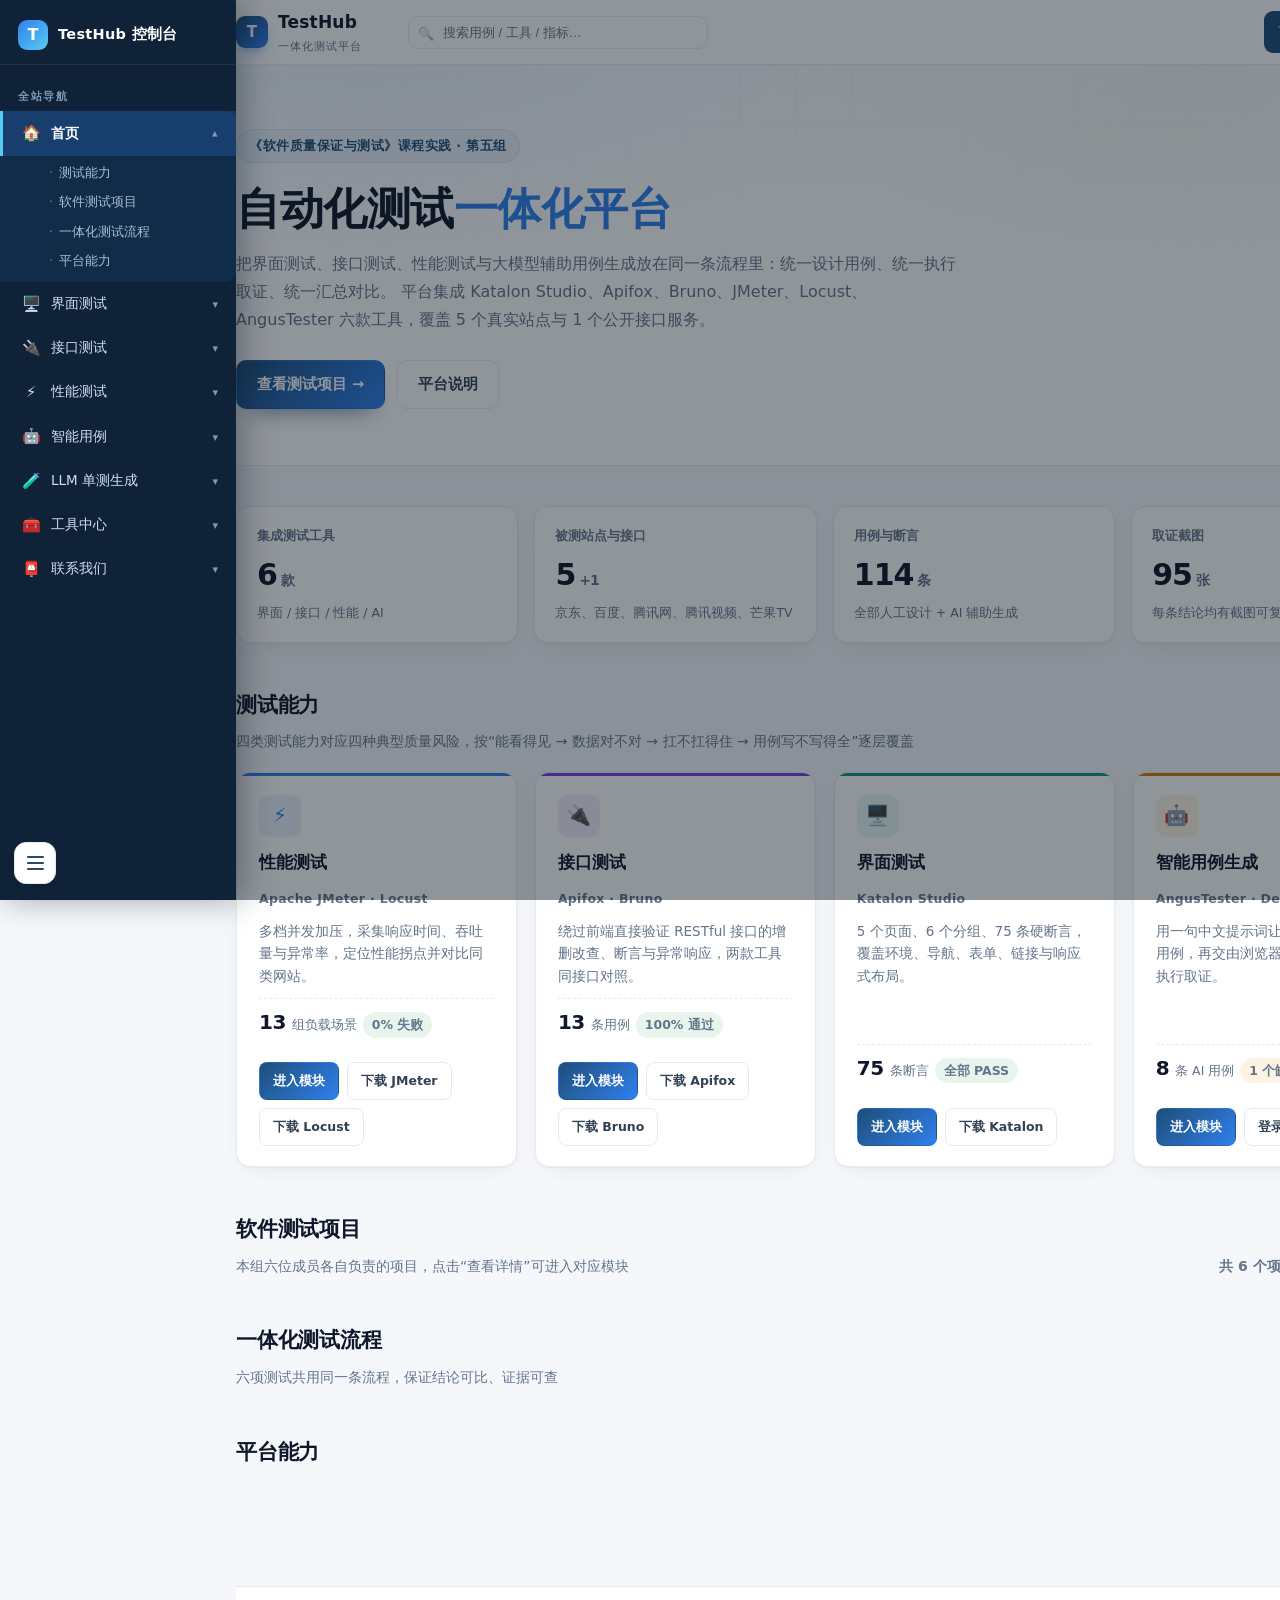
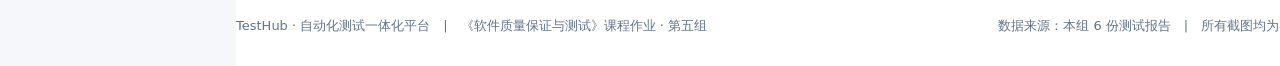
==== commit 0fc7884b: "feat: 分工固化+布吉岛验证、侧栏分组直达、新增 LLM 单测生成页" ====
--- a/index.html
+++ b/index.html
@@ -23,12 +23,6 @@
     <button class="nav-toggle" aria-label="菜单">☰</button>
     <nav class="nav-links">
       <a href="index.html">首页</a>
-      <a href="ui.html">界面测试</a>
-      <a href="api.html">接口测试</a>
-      <a href="performance.html">性能测试</a>
-      <a href="ai.html">智能用例</a>
-      <a href="llm.html">LLM 单测</a>
-      <a href="tools.html">工具中心</a>
       <a href="about.html">联系我们</a>
     </nav>
   </div>
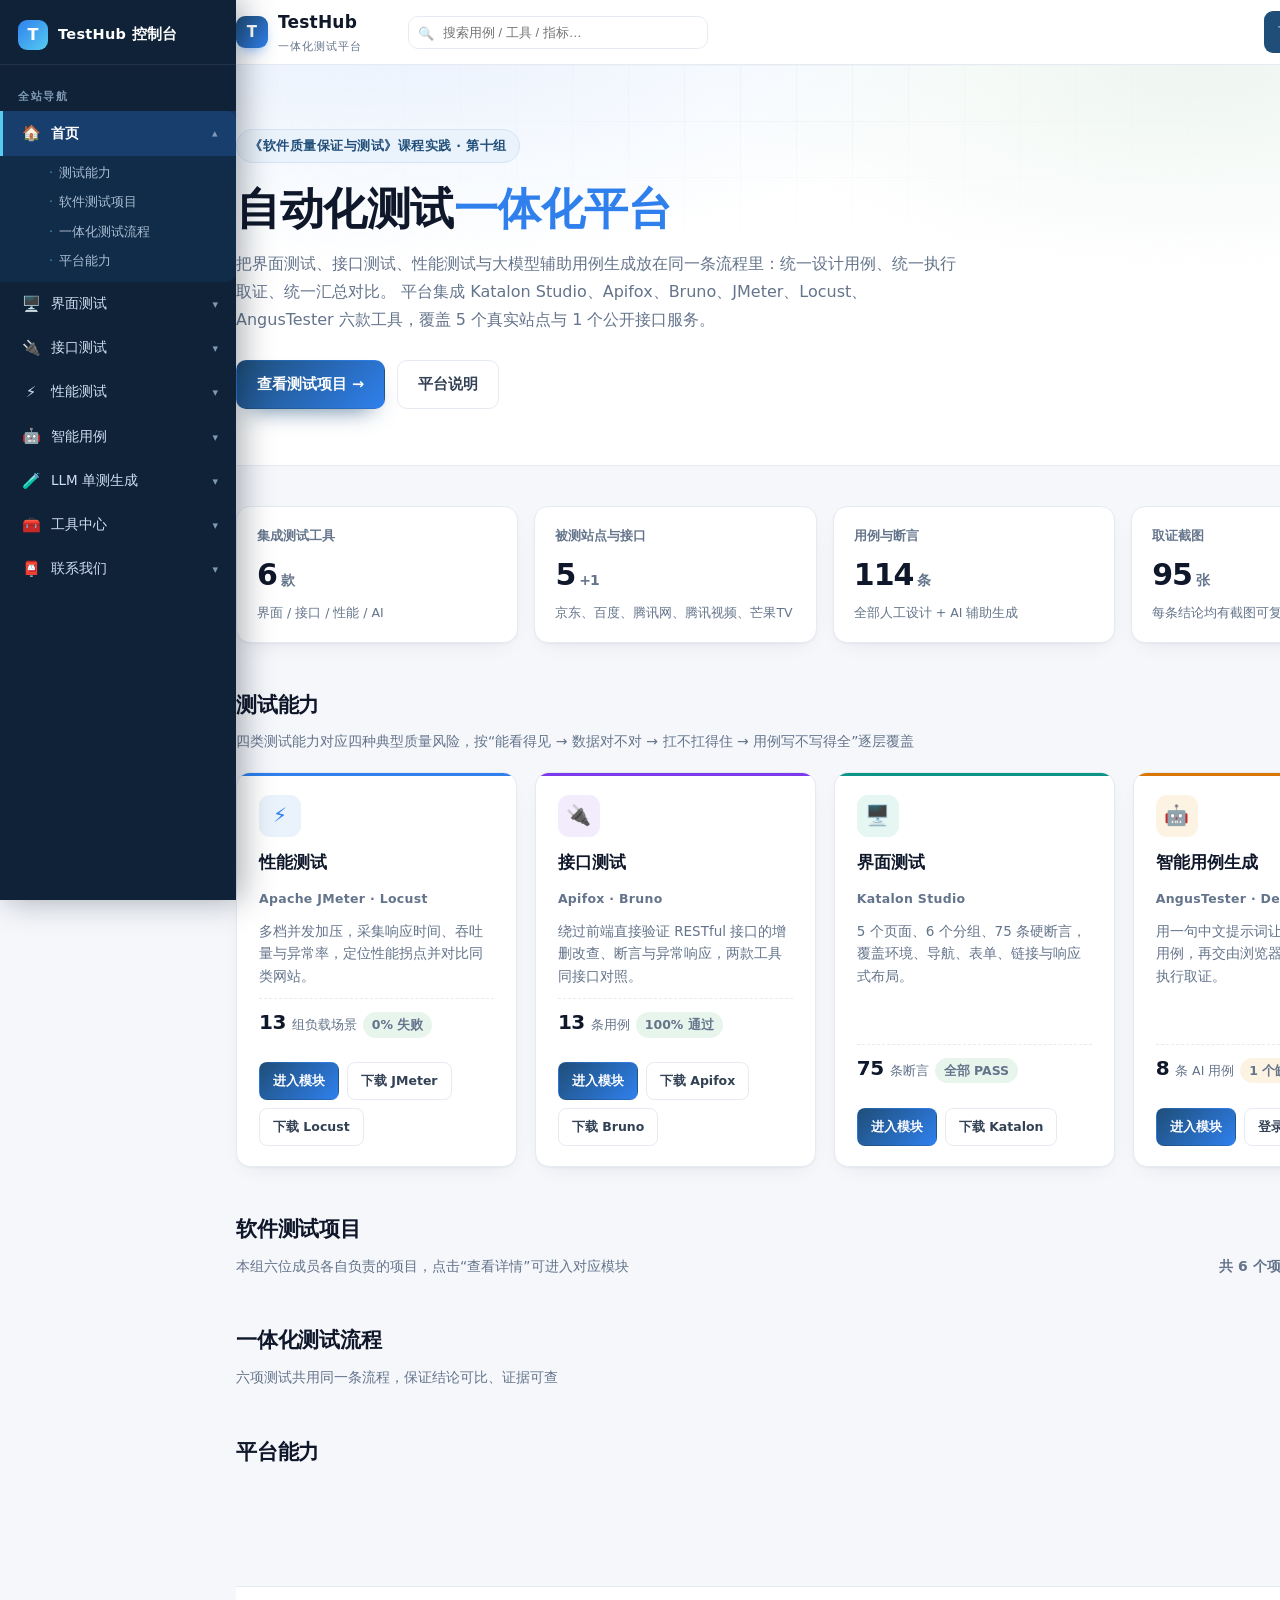
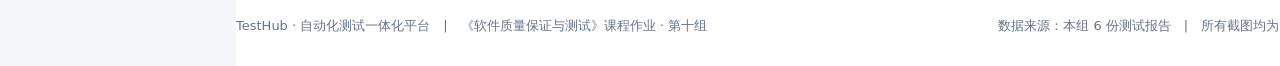
==== commit b85a6904: "fix: 组名更正为第十组（页眉/页脚/分工表/接口测试演示文案）" ====
--- a/index.html
+++ b/index.html
@@ -30,7 +30,7 @@
 
 <section class="hero">
   <div class="wrap hero-inner">
-    <span class="eyebrow">《软件质量保证与测试》课程实践 · 第五组</span>
+    <span class="eyebrow">《软件质量保证与测试》课程实践 · 第十组</span>
     <h1>自动化测试<span>一体化平台</span></h1>
     <p class="lead">
       把界面测试、接口测试、性能测试与大模型辅助用例生成放在同一条流程里：统一设计用例、统一执行取证、统一汇总对比。
@@ -236,7 +236,7 @@
 
 <footer class="site">
   <div class="wrap inner">
-    <div>TestHub · 自动化测试一体化平台　|　《软件质量保证与测试》课程作业 · 第五组</div>
+    <div>TestHub · 自动化测试一体化平台　|　《软件质量保证与测试》课程作业 · 第十组</div>
     <div>数据来源：本组 6 份测试报告　|　所有截图均为实测取证　|　<a href="about.html">关于平台</a></div>
   </div>
 </footer>
--- a/assets/css/sidebar.css
+++ b/assets/css/sidebar.css
@@ -47,6 +47,8 @@
 .sec-toggle:hover h2{color:#2f80ed}
 
 @media(min-width:1100px){
-  .th-page{transition:margin-left .22s ease}
-  body.sb-open .th-page{margin-left:236px}
+  /* 桌面端：侧边栏固定常驻，不再抽屉拉出 */
+  .th-sidebar{transform:none!important;box-shadow:none}
+  .th-page{margin-left:236px;transition:margin-left .22s ease}
+  .th-mask,.th-hamb{display:none!important}
 }
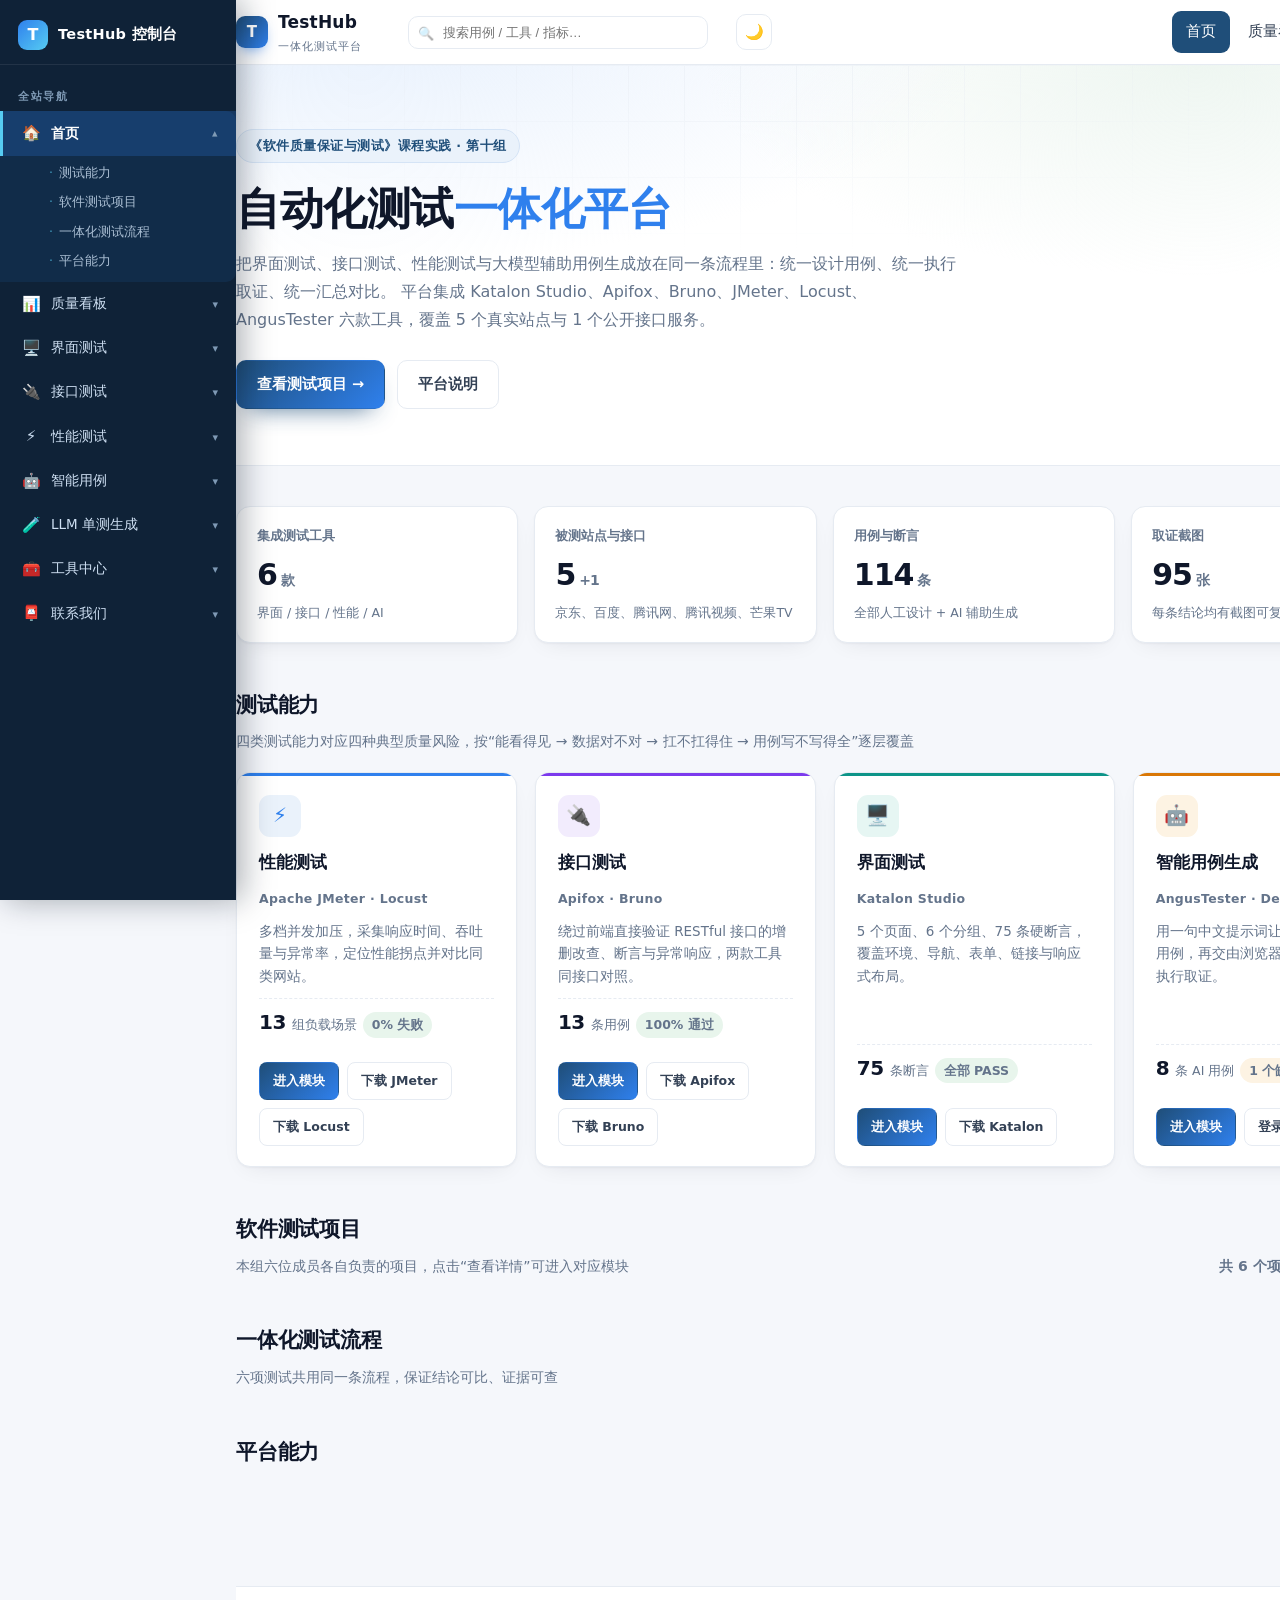
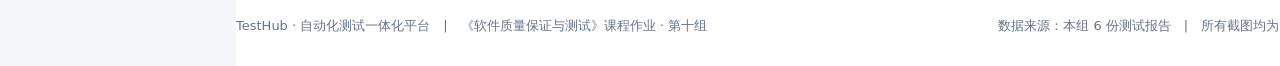
==== commit 2f9045f6: "fix: 组名更正为第十组（页眉/页脚/分工表/接口测试演示文案）" ====
--- a/index.html
+++ b/index.html
@@ -7,6 +7,7 @@
 <link rel="stylesheet" href="assets/css/style.css">
 <link rel="stylesheet" href="assets/css/console.css">
 <link rel="stylesheet" href="assets/css/sidebar.css">
+<script src="assets/js/theme.js"></script>
 </head>
 <body>
 
@@ -21,8 +22,10 @@
       <div class="search-pop" id="searchPop"></div>
     </div>
     <button class="nav-toggle" aria-label="菜单">☰</button>
+    <button class="theme-toggle" id="themeToggle" aria-label="切换深色模式">🌙</button>
     <nav class="nav-links">
       <a href="index.html">首页</a>
+      <a href="dashboard.html">质量看板</a>
       <a href="about.html">联系我们</a>
     </nav>
   </div>
--- a/assets/css/style.css
+++ b/assets/css/style.css
@@ -283,3 +283,77 @@
   .hero-inner { padding: 40px 0 34px; }
   main { padding: 26px 0 48px; }
 }
+
+/* ---------- 主题切换按钮 ---------- */
+.theme-toggle {
+  width: 36px; height: 36px; border-radius: 10px;
+  border: 1px solid var(--line); background: var(--card);
+  cursor: pointer; font-size: 15px; display: grid; place-items: center;
+  flex: 0 0 auto; transition: border-color .15s, transform .15s;
+}
+.theme-toggle:hover { border-color: #2f80ed; transform: translateY(-1px); }
+
+/* ---------- 深色模式 ---------- */
+:root {
+  --chart-grid: #eef2f7; --chart-grid-strong: #cbd5e1;
+  --chart-muted: #94a3b8; --chart-muted2: #64748b;
+  --chart-ink: #0f172a; --chart-ink2: #334155; --chart-point: #ffffff;
+}
+.dark body {
+  --bg: #0b1220; --card: #131c2e; --ink: #e6edf7; --ink-2: #c4d1e2; --muted: #8ba0bb;
+  --line: #243350; --brand: #3b82c4; --brand-2: #5aa2f0; --brand-soft: #16253f;
+  --ok: #4ade80; --ok-soft: #0e2a1c; --warn: #fbbf24; --warn-soft: #2d2310;
+  --fail: #f87171; --fail-soft: #2e1416; --info: #93b4f8; --info-soft: #14203c;
+  --shadow: 0 1px 2px rgba(0, 0, 0, .3), 0 8px 24px -12px rgba(0, 0, 0, .55);
+  --shadow-lg: 0 24px 60px -30px rgba(0, 0, 0, .7);
+  --chart-grid: #1d2b45; --chart-grid-strong: #2c3d5f;
+  --chart-muted: #6f84a3; --chart-muted2: #8ba0bb;
+  --chart-ink: #e6edf7; --chart-ink2: #c4d1e2; --chart-point: #131c2e;
+}
+.dark body { background: var(--bg); color: var(--ink); }
+.dark .nav { background: rgba(11, 18, 32, .92); }
+.dark .hero {
+  background:
+    radial-gradient(900px 340px at 12% -10%, #12233f 0%, rgba(18, 35, 63, 0) 70%),
+    radial-gradient(700px 300px at 92% 0%, #0f2436 0%, rgba(15, 36, 54, 0) 70%),
+    #0d1526;
+}
+.dark .module, .dark .stat, .dark .table-wrap, .dark .chart-card, .dark .shot,
+.dark .step, .dark .page-head, .dark footer.site, .dark .tool-card,
+.dark .console, .dark .chart-box, .dark .search-pop, .dark .btn-ghost,
+.dark .tool-links a, .dark .nav-search input, .dark .ctl-row select,
+.dark .ctl-row input[type="text"], .dark .console textarea, .dark .th-hamb { background: var(--card); }
+.dark .btn-ghost { color: var(--ink-2); }
+.dark .btn-ghost:hover { border-color: #3a5280; color: var(--brand-2); }
+.dark table.data thead th { background: #182338; }
+.dark table.data tbody td { border-bottom-color: #1e2b44; }
+.dark table.data tbody tr:hover { background: #16213a; }
+.dark .badge.gray { background: #1e2b44; }
+.dark .chip { background: #182338; }
+.dark .nav-links { background: var(--card); }
+.dark .callout { background: #14274a; border-color: #24406b; color: #bcd2ee; }
+.dark .callout.ok { background: #0e2a1c; border-color: #1d4630; color: #86efac; }
+.dark .callout.warn { background: #2d2310; border-color: #51400f; color: #fcd34d; }
+.dark .tl-item::before { background: var(--card); }
+.dark .kv { background: #182338; }
+.dark .hist-list .hm { background: #1e2b44; }
+.dark .hist-list .hm.ok { background: #0e2a1c; }
+.dark .hist-list .hm.bad { background: #2e1416; }
+.dark .ai-prog { background: #1e2b44; }
+.dark .th-hamb span { background: #9db4d0; }
+.dark .tc-badge { background: color-mix(in srgb, var(--tc) 20%, #0b1220); }
+.dark .sp-item:hover { background: var(--brand-soft); }
+
+/* ---------- 打印 / 导出 PDF ---------- */
+@media print {
+  .nav, .th-sidebar, .th-mask, .th-hamb, .nav-search, .theme-toggle,
+  .nav-toggle, .hero-actions, footer.site, .btn, .more { display: none !important; }
+  .th-page { margin-left: 0 !important; }
+  body { background: #fff; }
+  main { padding: 0 !important; }
+  .card, .chart-card, .stat, .module, .shot, .step, .console {
+    box-shadow: none !important; break-inside: avoid;
+  }
+  .section { break-inside: avoid-page; }
+  .chart svg { max-height: 300px; }
+}
